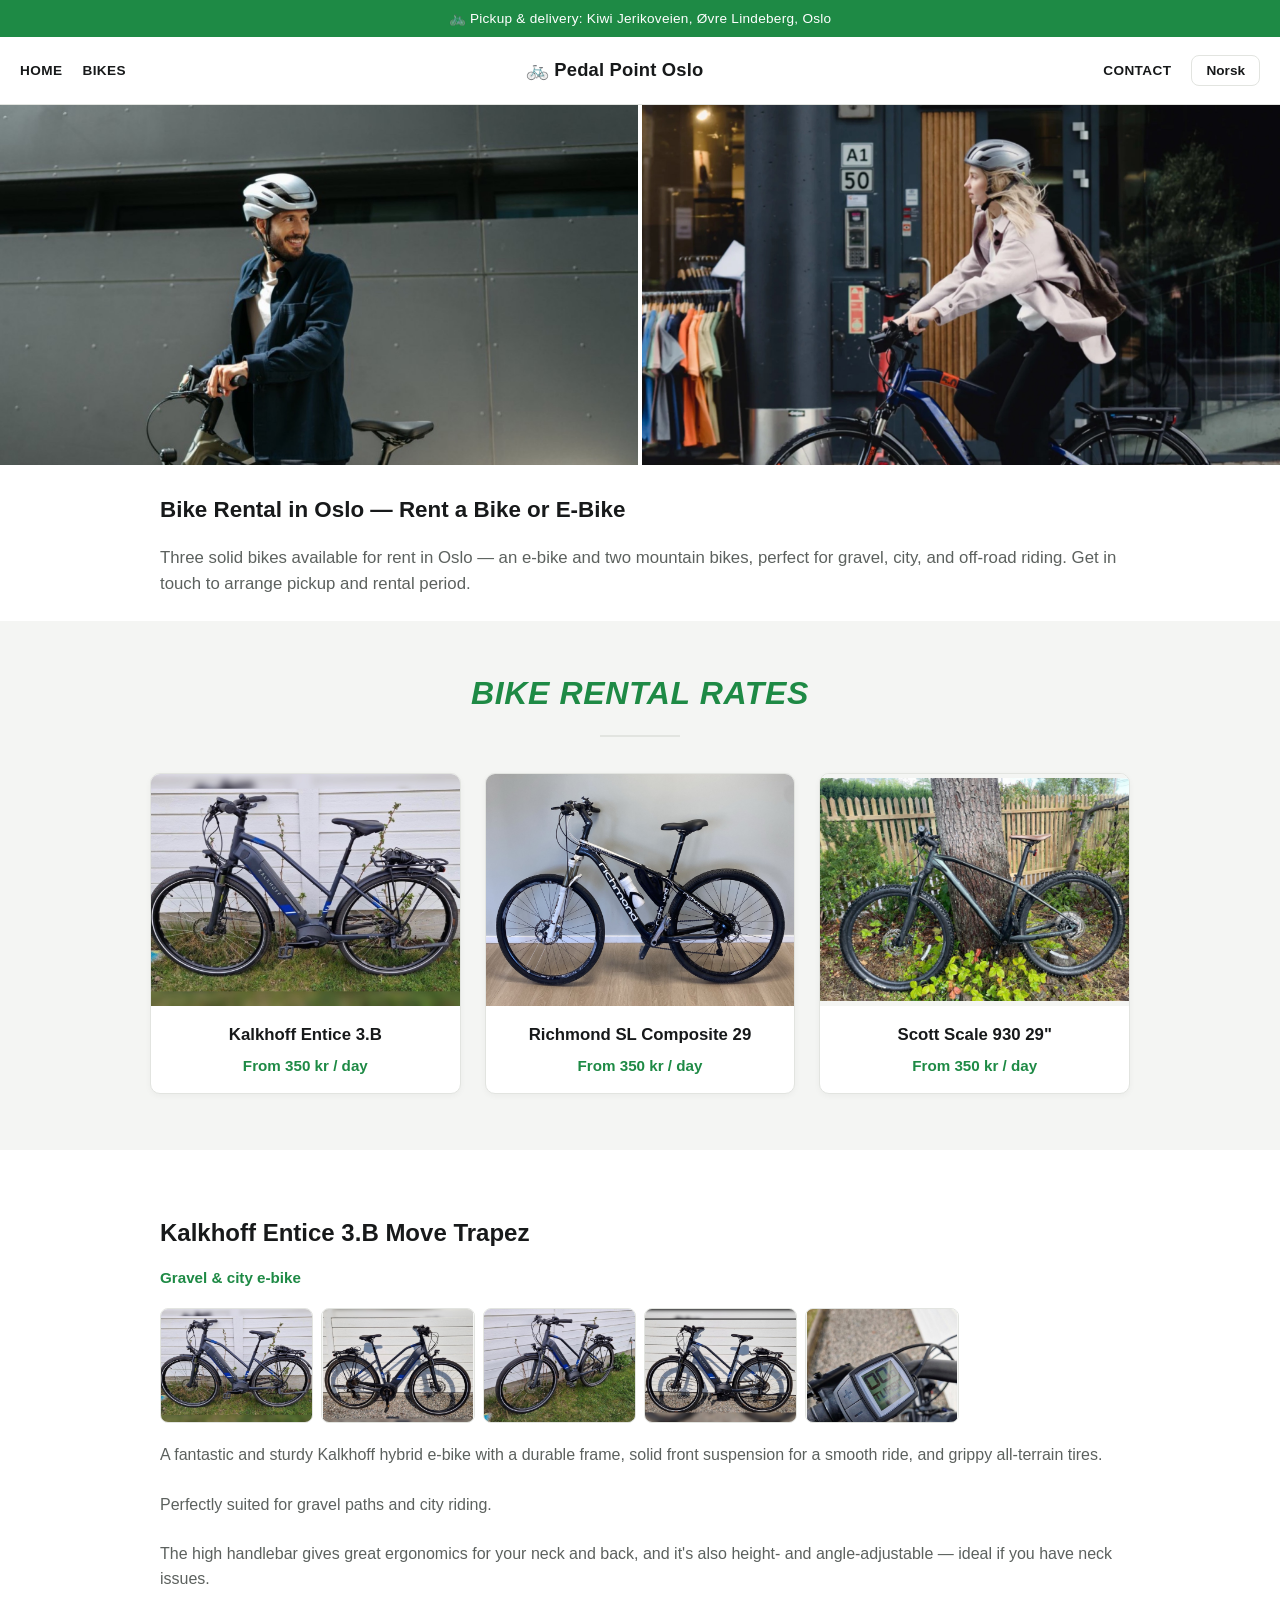
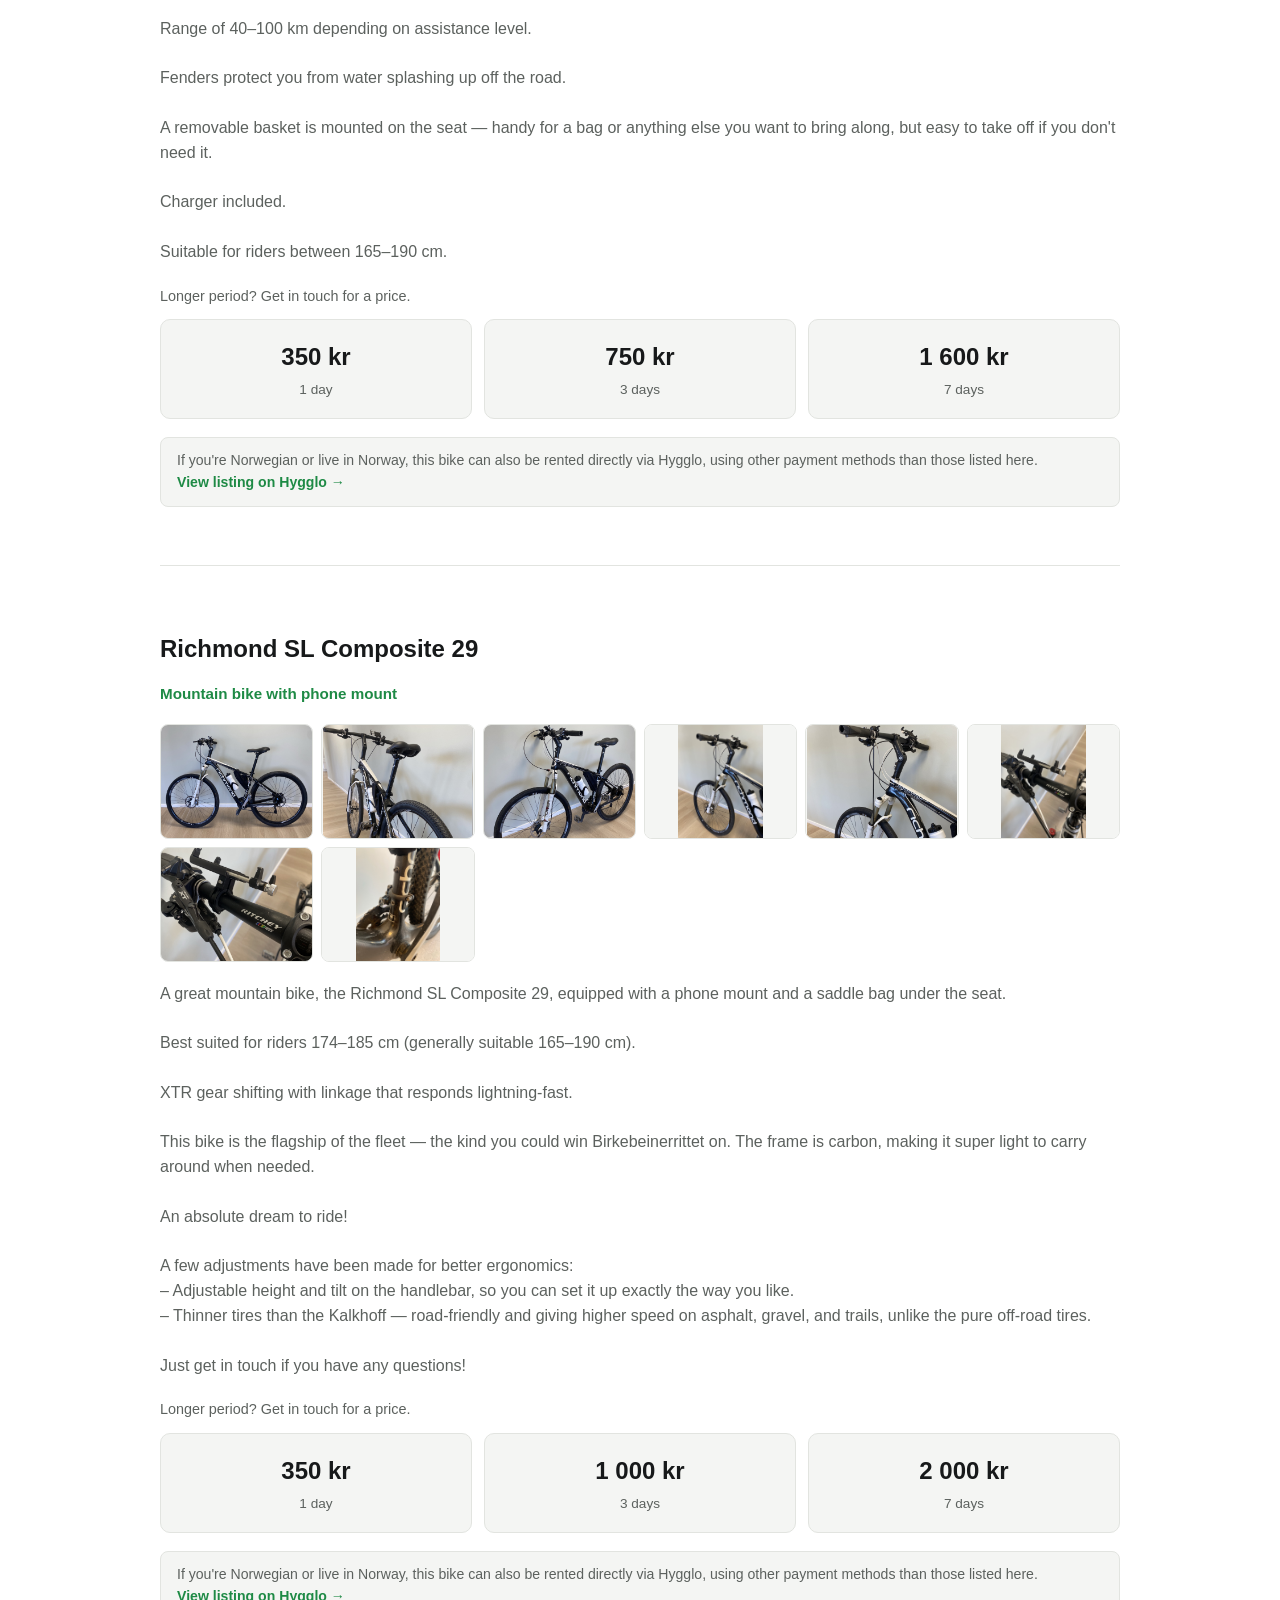
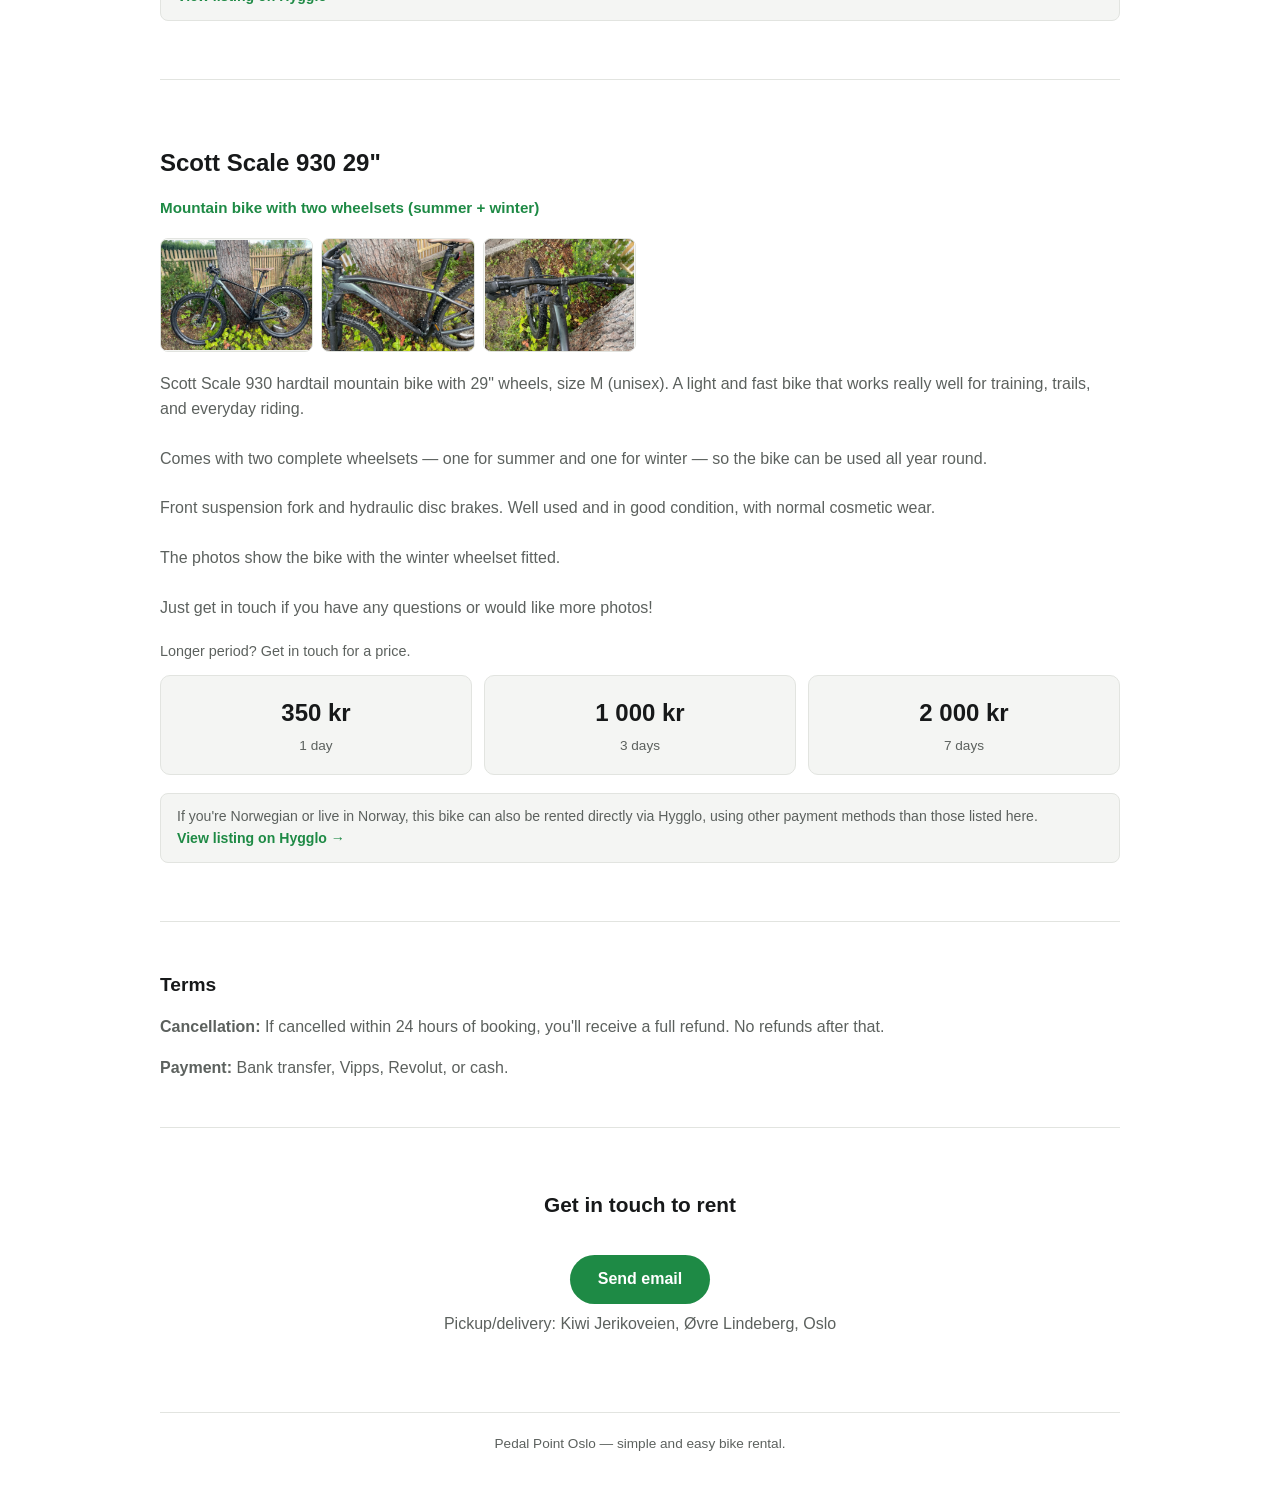
==== index.html @ 84330f1c "Opprett samlet prosjekt for sykkelutleie og annonser" ====
<!DOCTYPE html>
<html lang="en">
<head>
<meta charset="UTF-8">
<meta name="viewport" content="width=device-width, initial-scale=1.0">
<title>Bike Rental Oslo – Rent a Bike or E-Bike | Sykkelutleie | Pedal Point Oslo</title>
<meta name="description" content="Rent a bike or e-bike in Oslo from 350 kr/day — Kalkhoff e-bike, Richmond and Scott Scale 930 mountain bikes, with pickup on Lindeberg/Groruddalen. Lei sykkel eller el-sykkel i Oslo fra 350 kr/dag hos Pedal Point Oslo.">
<meta name="keywords" content="bike rental Oslo, rent a bike Oslo, e-bike rental Oslo, mountain bike rental Oslo, Scott Scale 930 rental, sykkelutleie Oslo, leie sykkel Oslo, el-sykkel utleie Oslo, terrengsykkel utleie, sykkelutleie Groruddalen, sykkelutleie Lindeberg">
<link rel="canonical" href="https://bikerentaloslo.no/">

<meta property="og:type" content="business.business">
<meta property="og:title" content="Bike Rental Oslo – Pedal Point Oslo">
<meta property="og:description" content="Rent a bike or e-bike in Oslo from 350 kr/day. Kalkhoff e-bike, Richmond &amp; Scott Scale 930 mountain bikes, with pickup on Lindeberg/Groruddalen. / Sykkelutleie i Oslo.">
<meta property="og:image" content="https://bikerentaloslo.no/images/kalkhoff-1.jpg">
<meta property="og:url" content="https://bikerentaloslo.no/">
<meta property="og:locale" content="en_US">
<meta property="og:locale:alternate" content="nb_NO">
<meta name="twitter:card" content="summary_large_image">

<script type="application/ld+json">
{
  "@context": "https://schema.org",
  "@type": "SportingGoodsStore",
  "name": "Pedal Point Oslo",
  "url": "https://bikerentaloslo.no/",
  "image": "https://bikerentaloslo.no/images/kalkhoff-1.jpg",
  "email": "stav.li@hotmail.com",
  "description": "Bike rental in Oslo. Rent an e-bike (Kalkhoff Entice 3.B) or a mountain bike (Richmond SL Composite 29 or Scott Scale 930 29\") from 350 kr/day. Sykkelutleie i Oslo.",
  "priceRange": "350-2000 NOK",
  "address": {
    "@type": "PostalAddress",
    "streetAddress": "Jerikoveien (Kiwi), Øvre Lindeberg",
    "addressLocality": "Oslo",
    "addressCountry": "NO"
  },
  "areaServed": {
    "@type": "City",
    "name": "Oslo"
  },
  "makesOffer": [
    {
      "@type": "Offer",
      "name": "Kalkhoff Entice 3.B Move Trapez - el-sykkel utleie",
      "priceCurrency": "NOK",
      "price": "350",
      "url": "https://bikerentaloslo.no/#kalkhoff"
    },
    {
      "@type": "Offer",
      "name": "Richmond SL Composite 29 - terrengsykkel utleie",
      "priceCurrency": "NOK",
      "price": "350",
      "url": "https://bikerentaloslo.no/#richmond"
    },
    {
      "@type": "Offer",
      "name": "Scott Scale 930 29\" - terrengsykkel utleie",
      "priceCurrency": "NOK",
      "price": "350",
      "url": "https://bikerentaloslo.no/#scott"
    }
  ]
}
</script>

<link rel="stylesheet" href="style.css">
</head>
<body>

<div class="promo-bar">
  <span data-lang="no">🚲 Henting &amp; levering: Kiwi Jerikoveien, Øvre Lindeberg</span>
  <span data-lang="en">🚲 Pickup &amp; delivery: Kiwi Jerikoveien, Øvre Lindeberg, Oslo</span>
</div>

<header>
  <div class="nav-group">
    <a href="#top" data-lang="no">Hjem</a>
    <a href="#top" data-lang="en">Home</a>
    <a href="#bikes" data-lang="no">Sykler</a>
    <a href="#bikes" data-lang="en">Bikes</a>
  </div>
  <div class="brand" id="top">🚲 Pedal Point Oslo</div>
  <div class="nav-group">
    <a href="#contact" data-lang="no">Kontakt</a>
    <a href="#contact" data-lang="en">Contact</a>
    <button id="lang-toggle">English</button>
  </div>
</header>

<div class="hero">
  <img src="images/lifestyle-4.jpg" alt="Sykkelutleie Oslo - mann med el-sykkel">
  <img src="images/lifestyle-2.jpg" alt="Sykkelutleie Oslo - kvinne som sykler i byen">
</div>

<div class="wrap">

  <section class="intro">
    <h1>
      <span data-lang="no">Sykkelutleie i Oslo — lei sykkel eller el-sykkel</span>
      <span data-lang="en">Bike Rental in Oslo — Rent a Bike or E-Bike</span>
    </h1>
    <p data-lang="no">Tre solide sykler til leie i Oslo — en el-sykkel og to terrengsykler, perfekt for grus, by og terreng. Ta kontakt for å avtale henting og leieperiode.</p>
    <p data-lang="en">Three solid bikes available for rent in Oslo — an e-bike and two mountain bikes, perfect for gravel, city, and off-road riding. Get in touch to arrange pickup and rental period.</p>
  </section>

</div>

<section class="rates">
  <h2>
    <span data-lang="no">Priser for sykkelutleie</span>
    <span data-lang="en">Bike Rental Rates</span>
  </h2>
  <div class="divider"></div>
  <div class="rate-cards">
    <a class="rate-card" href="#kalkhoff">
      <img src="images/kalkhoff-1.jpg" alt="Kalkhoff Entice 3.B el-sykkel til leie i Oslo">
      <div class="rate-card-body">
        <h3>Kalkhoff Entice 3.B</h3>
        <div class="from-price">
          <span data-lang="no">Fra 350 kr / dag</span>
          <span data-lang="en">From 350 kr / day</span>
        </div>
      </div>
    </a>
    <a class="rate-card" href="#richmond">
      <img src="images/richmond-1.jpg" alt="Richmond SL Composite 29 terrengsykkel til leie i Oslo">
      <div class="rate-card-body">
        <h3>Richmond SL Composite 29</h3>
        <div class="from-price">
          <span data-lang="no">Fra 350 kr / dag</span>
          <span data-lang="en">From 350 kr / day</span>
        </div>
      </div>
    </a>
    <a class="rate-card" href="#scott">
      <img src="images/scott-1.jpg" alt="Scott Scale 930 terrengsykkel til leie i Oslo">
      <div class="rate-card-body">
        <h3>Scott Scale 930 29"</h3>
        <div class="from-price">
          <span data-lang="no">Fra 350 kr / dag</span>
          <span data-lang="en">From 350 kr / day</span>
        </div>
      </div>
    </a>
  </div>
</section>

<div class="wrap" id="bikes">

  <!-- KALKHOFF -->
  <section class="bike" id="kalkhoff">
    <h2>Kalkhoff Entice 3.B Move Trapez</h2>
    <p class="subtitle">
      <span data-lang="no">Grus- og bysykkel (elsykkel)</span>
      <span data-lang="en">Gravel &amp; city e-bike</span>
    </p>

    <div class="gallery">
      <a href="images/kalkhoff-1.jpg" target="_blank"><img src="images/kalkhoff-1.jpg" alt="Kalkhoff Entice 3.B el-sykkel til leie i Oslo" loading="lazy"></a>
      <a href="images/kalkhoff-2.jpg" target="_blank"><img src="images/kalkhoff-2.jpg" alt="Kalkhoff Entice 3.B el-sykkel til leie i Oslo" loading="lazy"></a>
      <a href="images/kalkhoff-3.jpg" target="_blank"><img src="images/kalkhoff-3.jpg" alt="Kalkhoff Entice 3.B el-sykkel til leie i Oslo" loading="lazy"></a>
      <a href="images/kalkhoff-4.jpg" target="_blank"><img src="images/kalkhoff-4.jpg" alt="Kalkhoff Entice 3.B el-sykkel til leie i Oslo" loading="lazy"></a>
      <a href="images/kalkhoff-5.jpg" target="_blank"><img src="images/kalkhoff-5.jpg" alt="Kalkhoff Entice 3.B el-sykkel til leie i Oslo" loading="lazy"></a>
    </div>

    <p class="bike-desc" data-lang="no">Utrolig fin og solid Kalkhoff terrengsykkel med en slitesterk ramme og solide fremre dempere som gir god demping, samt terrenggode dekk.

En sykkel som er perfekt egnet til grus- og bysykling.

Høyt styre gir god ergonomi for nakke og rygg, og styret er i tillegg høyde- og vinkeljusterbart — perfekt for deg som har nakkeutfordringer.

Rekkevidde på 40–100 km avhengig av assistansenivå.

Skjermbeskyttere hindrer vannsprut fra veien.

Avtakbar kurv festet på setet — praktisk for sekk eller annet du vil ha med, men lett å ta av om du ikke ønsker den.

Lader følger med.

Passer for deg mellom 165–190 cm.</p>

    <p class="bike-desc" data-lang="en">A fantastic and sturdy Kalkhoff hybrid e-bike with a durable frame, solid front suspension for a smooth ride, and grippy all-terrain tires.

Perfectly suited for gravel paths and city riding.

The high handlebar gives great ergonomics for your neck and back, and it's also height- and angle-adjustable — ideal if you have neck issues.

Range of 40–100 km depending on assistance level.

Fenders protect you from water splashing up off the road.

A removable basket is mounted on the seat — handy for a bag or anything else you want to bring along, but easy to take off if you don't need it.

Charger included.

Suitable for riders between 165–190 cm.</p>

    <p class="price-note">
      <span data-lang="no">Lengre periode? Ta kontakt for pris.</span>
      <span data-lang="en">Longer period? Get in touch for a price.</span>
    </p>

    <div class="price-cards">
      <div class="price-card">
        <div class="amount">350 kr</div>
        <div class="period"><span data-lang="no">1 dag</span><span data-lang="en">1 day</span></div>
      </div>
      <div class="price-card">
        <div class="amount">750 kr</div>
        <div class="period"><span data-lang="no">3 dager</span><span data-lang="en">3 days</span></div>
      </div>
      <div class="price-card">
        <div class="amount">1 600 kr</div>
        <div class="period"><span data-lang="no">7 dager</span><span data-lang="en">7 days</span></div>
      </div>
    </div>

    <p class="hygglo-note">
      <span data-lang="no">For deg som er norsk eller bosatt i Norge: denne sykkelen kan også leies direkte via Hygglo, med andre betalingsmåter enn de som er oppgitt her. <a href="https://www.hygglo.no/i/43e-scott-aspect-e-ride" target="_blank" rel="noopener">Se annonsen på Hygglo →</a></span>
      <span data-lang="en">If you're Norwegian or live in Norway, this bike can also be rented directly via Hygglo, using other payment methods than those listed here. <a href="https://www.hygglo.no/i/43e-scott-aspect-e-ride" target="_blank" rel="noopener">View listing on Hygglo →</a></span>
    </p>
  </section>

  <!-- RICHMOND -->
  <section class="bike" id="richmond">
    <h2>Richmond SL Composite 29</h2>
    <p class="subtitle">
      <span data-lang="no">Terrengsykkel med mobilholder</span>
      <span data-lang="en">Mountain bike with phone mount</span>
    </p>

    <div class="gallery">
      <a href="images/richmond-1.jpg" target="_blank"><img src="images/richmond-1.jpg" alt="Richmond SL Composite 29 terrengsykkel til leie i Oslo" loading="lazy"></a>
      <a href="images/richmond-2.jpg" target="_blank"><img src="images/richmond-2.jpg" alt="Richmond SL Composite 29 terrengsykkel til leie i Oslo" loading="lazy"></a>
      <a href="images/richmond-3.jpg" target="_blank"><img src="images/richmond-3.jpg" alt="Richmond SL Composite 29 terrengsykkel til leie i Oslo" loading="lazy"></a>
      <a href="images/richmond-4.jpg" target="_blank"><img src="images/richmond-4.jpg" alt="Richmond SL Composite 29 terrengsykkel til leie i Oslo" loading="lazy"></a>
      <a href="images/richmond-5.jpg" target="_blank"><img src="images/richmond-5.jpg" alt="Richmond SL Composite 29 terrengsykkel til leie i Oslo" loading="lazy"></a>
      <a href="images/richmond-6.jpg" target="_blank"><img src="images/richmond-6.jpg" alt="Richmond SL Composite 29 terrengsykkel til leie i Oslo" loading="lazy"></a>
      <a href="images/richmond-7.jpg" target="_blank"><img src="images/richmond-7.jpg" alt="Richmond SL Composite 29 terrengsykkel til leie i Oslo" loading="lazy"></a>
      <a href="images/richmond-8.jpg" target="_blank"><img src="images/richmond-8.jpg" alt="Richmond SL Composite 29 terrengsykkel til leie i Oslo" loading="lazy"></a>
    </div>

    <p class="bike-desc" data-lang="no">Flott terrengsykkel, Richmond SL Composite 29, utstyrt med mobilholder og setebag under setet.

Passer best for deg mellom 174–185 cm (generelt egnet 165–190 cm).

XTR girskifting med ledd som responderer kjempekjapt.

Sykkelen er flaggskipet i utvalget, og er av typen man kan vinne Birken på. Rammen er i karbon, som gjør sykkelen superlett å bære når det trengs.

En drøm å sykle på!

Det er gjort noen justeringer for bedre ergonomi:
– Justerbar høyde og tilting på styret, slik at du kan tilpasse det akkurat som du vil.
– Tynnere dekk enn på Kalkhoff-en — asfaltvennlige og gir høyere fart på både asfalt, grus og stier, i motsetning til de rene terrengdekkene.

Bare ta kontakt dersom du lurer på noe!</p>

    <p class="bike-desc" data-lang="en">A great mountain bike, the Richmond SL Composite 29, equipped with a phone mount and a saddle bag under the seat.

Best suited for riders 174–185 cm (generally suitable 165–190 cm).

XTR gear shifting with linkage that responds lightning-fast.

This bike is the flagship of the fleet — the kind you could win Birkebeinerrittet on. The frame is carbon, making it super light to carry around when needed.

An absolute dream to ride!

A few adjustments have been made for better ergonomics:
– Adjustable height and tilt on the handlebar, so you can set it up exactly the way you like.
– Thinner tires than the Kalkhoff — road-friendly and giving higher speed on asphalt, gravel, and trails, unlike the pure off-road tires.

Just get in touch if you have any questions!</p>

    <p class="price-note">
      <span data-lang="no">Lengre periode? Ta kontakt for pris.</span>
      <span data-lang="en">Longer period? Get in touch for a price.</span>
    </p>

    <div class="price-cards">
      <div class="price-card">
        <div class="amount">350 kr</div>
        <div class="period"><span data-lang="no">1 dag</span><span data-lang="en">1 day</span></div>
      </div>
      <div class="price-card">
        <div class="amount">1 000 kr</div>
        <div class="period"><span data-lang="no">3 dager</span><span data-lang="en">3 days</span></div>
      </div>
      <div class="price-card">
        <div class="amount">2 000 kr</div>
        <div class="period"><span data-lang="no">7 dager</span><span data-lang="en">7 days</span></div>
      </div>
    </div>

    <p class="hygglo-note">
      <span data-lang="no">For deg som er norsk eller bosatt i Norge: denne sykkelen kan også leies direkte via Hygglo, med andre betalingsmåter enn de som er oppgitt her. <a href="https://www.hygglo.no/i/2f9-richmond-terrengsykkel-med-mobilholder" target="_blank" rel="noopener">Se annonsen på Hygglo →</a></span>
      <span data-lang="en">If you're Norwegian or live in Norway, this bike can also be rented directly via Hygglo, using other payment methods than those listed here. <a href="https://www.hygglo.no/i/2f9-richmond-terrengsykkel-med-mobilholder" target="_blank" rel="noopener">View listing on Hygglo →</a></span>
    </p>
  </section>

  <!-- SCOTT -->
  <section class="bike" id="scott">
    <h2>Scott Scale 930 29"</h2>
    <p class="subtitle">
      <span data-lang="no">Terrengsykkel med to hjulsett (sommer + vinter)</span>
      <span data-lang="en">Mountain bike with two wheelsets (summer + winter)</span>
    </p>

    <div class="gallery">
      <a href="images/scott-1.jpg" target="_blank"><img src="images/scott-1.jpg" alt="Scott Scale 930 terrengsykkel til leie i Oslo" loading="lazy"></a>
      <a href="images/scott-2.jpg" target="_blank"><img src="images/scott-2.jpg" alt="Scott Scale 930 terrengsykkel ramme og gir - til leie i Oslo" loading="lazy"></a>
      <a href="images/scott-3.jpg" target="_blank"><img src="images/scott-3.jpg" alt="Scott Scale 930 terrengsykkel styre og cockpit - til leie i Oslo" loading="lazy"></a>
    </div>

    <p class="bike-desc" data-lang="no">Scott Scale 930 hardtail terrengsykkel med 29" hjul, størrelse M (unisex). Lett og rask sykkel som fungerer veldig godt til trening, sti og vanlig sykling.

Følger med to komplette hjulsett — ett for sommer og ett for vinter — slik at sykkelen kan brukes gjennom hele året.

Dempegaffel foran og hydrauliske skivebremser. Pent brukt og i god stand, med normale kosmetiske bruksspor.

Bildene viser sykkelen med vinterhjulsettet montert.

Ta gjerne kontakt dersom du lurer på noe eller ønsker flere bilder!</p>

    <p class="bike-desc" data-lang="en">Scott Scale 930 hardtail mountain bike with 29" wheels, size M (unisex). A light and fast bike that works really well for training, trails, and everyday riding.

Comes with two complete wheelsets — one for summer and one for winter — so the bike can be used all year round.

Front suspension fork and hydraulic disc brakes. Well used and in good condition, with normal cosmetic wear.

The photos show the bike with the winter wheelset fitted.

Just get in touch if you have any questions or would like more photos!</p>

    <p class="price-note">
      <span data-lang="no">Lengre periode? Ta kontakt for pris.</span>
      <span data-lang="en">Longer period? Get in touch for a price.</span>
    </p>

    <div class="price-cards">
      <div class="price-card">
        <div class="amount">350 kr</div>
        <div class="period"><span data-lang="no">1 dag</span><span data-lang="en">1 day</span></div>
      </div>
      <div class="price-card">
        <div class="amount">1 000 kr</div>
        <div class="period"><span data-lang="no">3 dager</span><span data-lang="en">3 days</span></div>
      </div>
      <div class="price-card">
        <div class="amount">2 000 kr</div>
        <div class="period"><span data-lang="no">7 dager</span><span data-lang="en">7 days</span></div>
      </div>
    </div>

    <p class="hygglo-note">
      <span data-lang="no">For deg som er norsk eller bosatt i Norge: denne sykkelen kan også leies direkte via Hygglo, med andre betalingsmåter enn de som er oppgitt her. <a href="https://www.hygglo.no/i/6a6-scott-scale-930-29-terrengsykkel-str-m-til-leie-2-hjulsett" target="_blank" rel="noopener">Se annonsen på Hygglo →</a></span>
      <span data-lang="en">If you're Norwegian or live in Norway, this bike can also be rented directly via Hygglo, using other payment methods than those listed here. <a href="https://www.hygglo.no/i/6a6-scott-scale-930-29-terrengsykkel-str-m-til-leie-2-hjulsett" target="_blank" rel="noopener">View listing on Hygglo →</a></span>
    </p>
  </section>

  <section class="terms">
    <h2><span data-lang="no">Vilkår</span><span data-lang="en">Terms</span></h2>
    <p data-lang="no"><strong>Kansellering:</strong> Ved kansellering innen 24 timer fra bestilling refunderes beløpet i sin helhet. Etter dette gis ingen refusjon.</p>
    <p data-lang="en"><strong>Cancellation:</strong> If cancelled within 24 hours of booking, you'll receive a full refund. No refunds after that.</p>
    <p data-lang="no"><strong>Betaling:</strong> Bankoverføring, Vipps, Revolut eller kontant.</p>
    <p data-lang="en"><strong>Payment:</strong> Bank transfer, Vipps, Revolut, or cash.</p>
  </section>

  <section class="contact" id="contact">
    <h2><span data-lang="no">Ta kontakt for å leie</span><span data-lang="en">Get in touch to rent</span></h2>
    <a class="contact-btn" href="mailto:stav.li@hotmail.com">
      <span data-lang="no">Send e-post</span>
      <span data-lang="en">Send email</span>
    </a>
    <p class="delivery">
      <span data-lang="no">Henting/levering: Kiwi Jerikoveien, Øvre Lindeberg</span>
      <span data-lang="en">Pickup/delivery: Kiwi Jerikoveien, Øvre Lindeberg, Oslo</span>
    </p>
  </section>

  <footer>
    <span data-lang="no">Pedal Point Oslo — enkel og grei sykkelleie.</span>
    <span data-lang="en">Pedal Point Oslo — simple and easy bike rental.</span>
  </footer>

</div>

<script src="script.js"></script>
</body>
</html>
---- style.css ----
:root {
  --bg: #ffffff;
  --bg-section: #f4f5f3;
  --bg-card: #ffffff;
  --border: #e2e4e0;
  --text: #17191a;
  --text-dim: #5c615e;
  --accent: #1e8a45;
  --accent-dark: #166636;
}

* {
  box-sizing: border-box;
}

body {
  margin: 0;
  font-family: -apple-system, BlinkMacSystemFont, "Segoe UI", Roboto, sans-serif;
  background: var(--bg);
  color: var(--text);
  line-height: 1.55;
}

.wrap {
  max-width: 1000px;
  margin: 0 auto;
  padding: 0 20px;
}

/* Promo banner */
.promo-bar {
  background: var(--accent);
  color: #fff;
  text-align: center;
  font-size: 0.85rem;
  padding: 8px 12px;
  letter-spacing: 0.02em;
}

/* Header */
header {
  display: flex;
  align-items: center;
  justify-content: space-between;
  flex-wrap: wrap;
  gap: 12px;
  padding: 18px 20px;
  border-bottom: 1px solid var(--border);
}

.nav-group {
  display: flex;
  align-items: center;
  gap: 20px;
}

.nav-group a {
  color: var(--text);
  text-decoration: none;
  font-size: 0.85rem;
  font-weight: 600;
  letter-spacing: 0.03em;
  text-transform: uppercase;
}

.nav-group a:hover {
  color: var(--accent);
}

.brand {
  font-size: 1.15rem;
  font-weight: 800;
  text-align: center;
  letter-spacing: 0.01em;
}

#lang-toggle {
  background: #fff;
  border: 1px solid var(--border);
  color: var(--text);
  padding: 7px 14px;
  border-radius: 8px;
  cursor: pointer;
  font-size: 0.85rem;
  font-weight: 600;
}

#lang-toggle:hover {
  border-color: var(--accent);
  color: var(--accent);
}

/* Hero */
.hero {
  display: grid;
  grid-template-columns: 1fr 1fr;
  gap: 4px;
  height: 360px;
  overflow: hidden;
}

.hero img {
  width: 100%;
  height: 100%;
  object-fit: contain;
  background: var(--bg-section);
  display: block;
}

.intro {
  padding: 28px 0 8px;
}

.intro h1 {
  font-size: 1.4rem;
  margin: 0 0 10px;
}

.intro p {
  color: var(--text-dim);
  font-size: 1.05rem;
}

/* Rates preview section */
.rates {
  background: var(--bg-section);
  padding: 48px 0 56px;
  text-align: center;
}

.rates h2 {
  color: var(--accent);
  font-size: 2rem;
  font-style: italic;
  font-weight: 800;
  text-transform: uppercase;
  letter-spacing: 0.02em;
  margin: 0 0 16px;
}

.rates .divider {
  width: 80px;
  height: 2px;
  background: var(--border);
  margin: 0 auto 36px;
}

.rate-cards {
  display: grid;
  grid-template-columns: repeat(3, minmax(0, 1fr));
  gap: 24px;
  max-width: 980px;
  margin: 0 auto;
}

.rate-card {
  display: block;
  background: #fff;
  border: 1px solid var(--border);
  border-radius: 10px;
  overflow: hidden;
  text-decoration: none;
  color: var(--text);
  box-shadow: 0 2px 6px rgba(0,0,0,0.04);
  transition: transform 0.15s ease, box-shadow 0.15s ease;
}

.rate-card:hover {
  transform: translateY(-3px);
  box-shadow: 0 8px 18px rgba(0,0,0,0.08);
}

.rate-card img {
  width: 100%;
  aspect-ratio: 4 / 3;
  object-fit: contain;
  background: var(--bg-section);
  display: block;
}

.rate-card .rate-card-body {
  padding: 16px;
}

.rate-card .rate-card-body h3 {
  margin: 0 0 6px;
  font-size: 1.05rem;
}

.rate-card .from-price {
  color: var(--accent);
  font-weight: 700;
  font-size: 0.95rem;
}

/* Bike detail sections */
.bike {
  padding: 44px 0;
  border-bottom: 1px solid var(--border);
}

.bike h2 {
  font-size: 1.5rem;
  margin-bottom: 4px;
}

.bike .subtitle {
  color: var(--accent);
  font-weight: 600;
  font-size: 0.95rem;
  margin-bottom: 18px;
}

.gallery {
  display: grid;
  grid-template-columns: repeat(auto-fill, minmax(140px, 1fr));
  gap: 8px;
  margin-bottom: 20px;
}

.gallery a {
  display: block;
  aspect-ratio: 4 / 3;
  overflow: hidden;
  border-radius: 8px;
  border: 1px solid var(--border);
}

.gallery img {
  width: 100%;
  height: 100%;
  object-fit: contain;
  background: var(--bg-section);
  display: block;
}

.bike-desc {
  white-space: pre-line;
  color: var(--text-dim);
  margin-bottom: 20px;
}

.price-note {
  font-size: 0.9rem;
  color: var(--text-dim);
  margin-bottom: 12px;
}

.price-cards {
  display: grid;
  grid-template-columns: repeat(3, 1fr);
  gap: 12px;
}

.price-card {
  background: var(--bg-section);
  border: 1px solid var(--border);
  border-radius: 10px;
  padding: 18px 8px;
  text-align: center;
}

.price-card .amount {
  font-size: 1.5rem;
  font-weight: 700;
}

.price-card .period {
  color: var(--text-dim);
  font-size: 0.85rem;
  margin-top: 4px;
}

.hygglo-note {
  margin-top: 18px;
  padding: 12px 16px;
  background: var(--bg-section);
  border: 1px solid var(--border);
  border-radius: 8px;
  font-size: 0.88rem;
  color: var(--text-dim);
}

.hygglo-note a {
  color: var(--accent);
  font-weight: 600;
  text-decoration: none;
  white-space: nowrap;
}

.hygglo-note a:hover {
  text-decoration: underline;
}

.terms {
  padding: 32px 0;
  border-bottom: 1px solid var(--border);
  color: var(--text-dim);
}

.terms h2 {
  color: var(--text);
  font-size: 1.2rem;
}

.terms p {
  margin-bottom: 14px;
}

.contact {
  padding: 44px 0 60px;
  text-align: center;
}

.contact h2 {
  font-size: 1.3rem;
}

.contact .delivery {
  color: var(--text-dim);
  margin-top: 8px;
}

.contact-btn {
  display: inline-block;
  margin-top: 16px;
  background: var(--accent);
  color: #fff;
  font-weight: 700;
  padding: 12px 28px;
  border-radius: 999px;
  text-decoration: none;
}

.contact-btn:hover {
  background: var(--accent-dark);
}

footer {
  text-align: center;
  color: var(--text-dim);
  font-size: 0.85rem;
  padding: 20px 0 40px;
  border-top: 1px solid var(--border);
}

[data-lang] {
  display: none;
}

html[lang="no"] [data-lang="no"],
html[lang="en"] [data-lang="en"] {
  display: revert;
}

html[lang="no"] span[data-lang="no"],
html[lang="en"] span[data-lang="en"] {
  display: inline;
}

@media (max-width: 600px) {
  .hero {
    height: 220px;
  }
  .nav-group {
    gap: 12px;
  }
  .nav-group a {
    font-size: 0.75rem;
  }
  .rates h2 {
    font-size: 1.4rem;
  }
  .rate-cards {
    grid-template-columns: 1fr;
  }
}

@media (max-width: 480px) {
  .price-cards {
    grid-template-columns: 1fr 1fr 1fr;
    gap: 8px;
  }
  .price-card .amount {
    font-size: 1.15rem;
  }
}
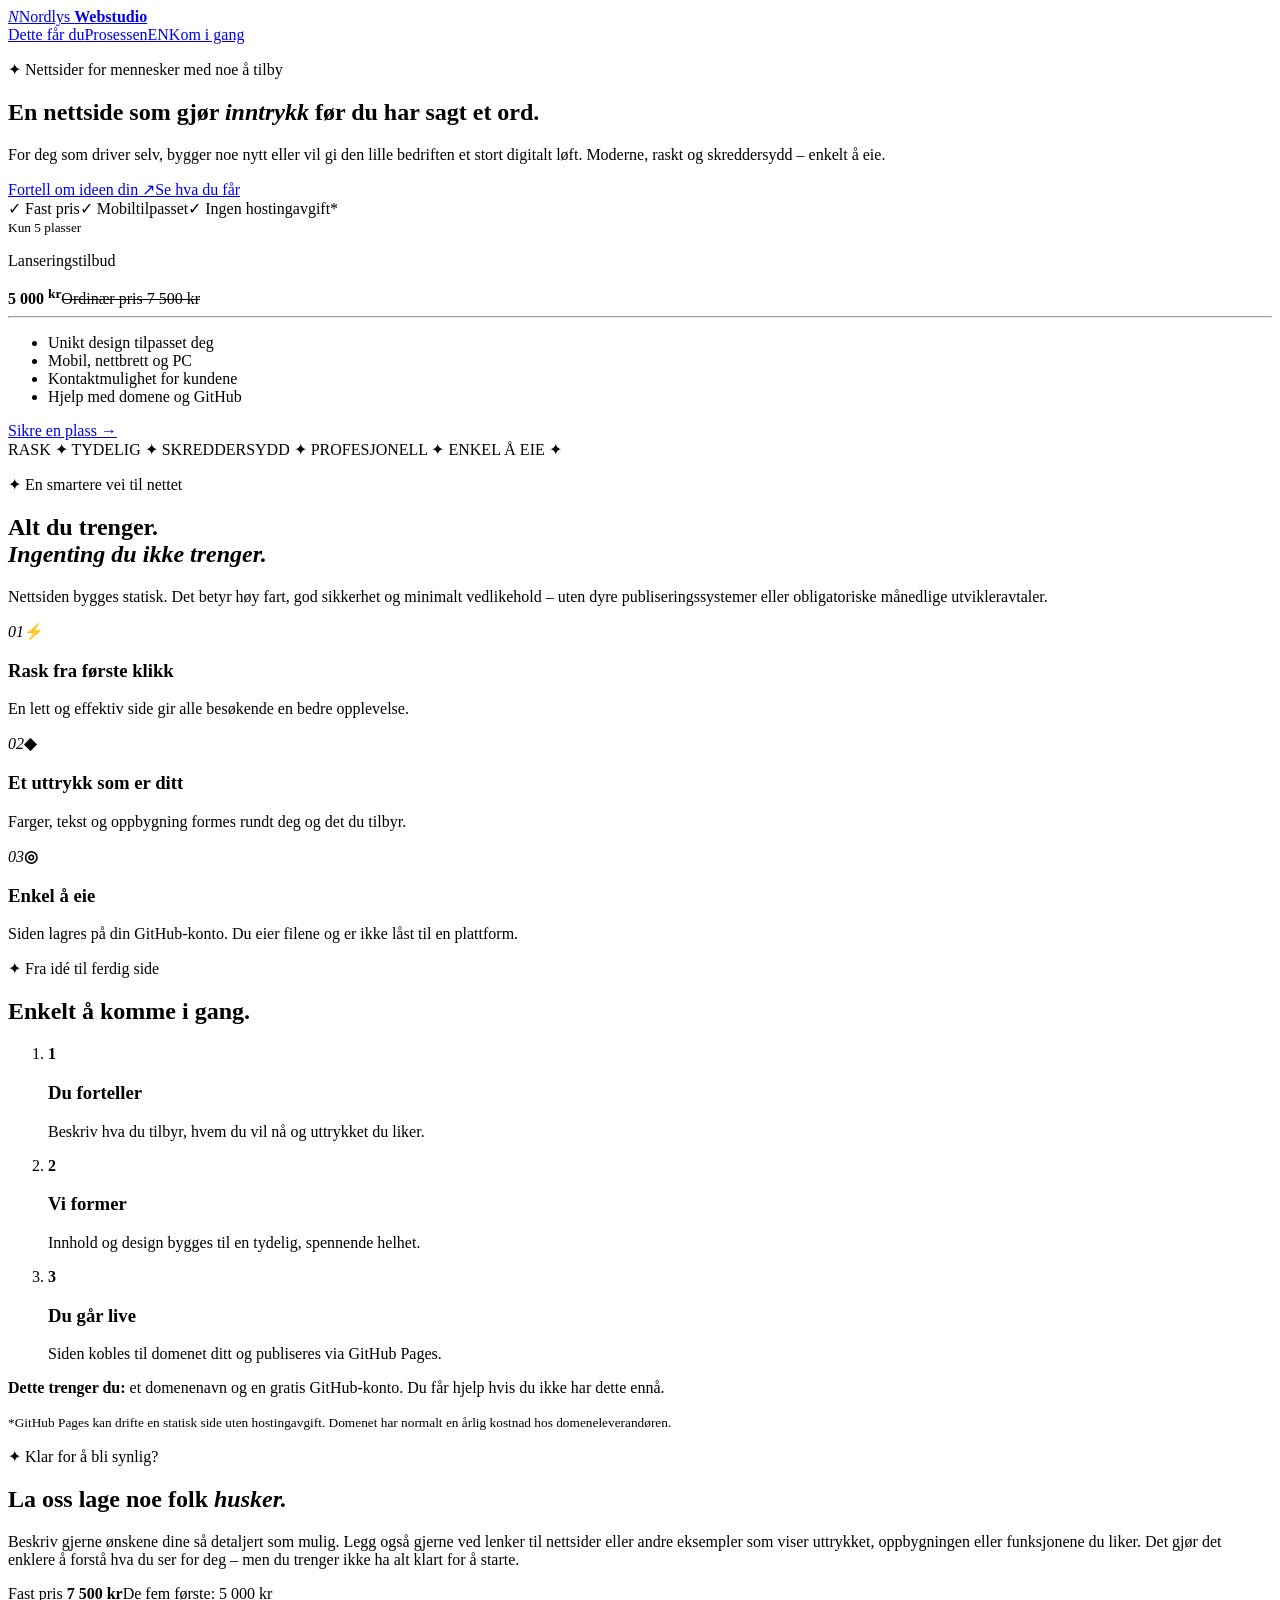
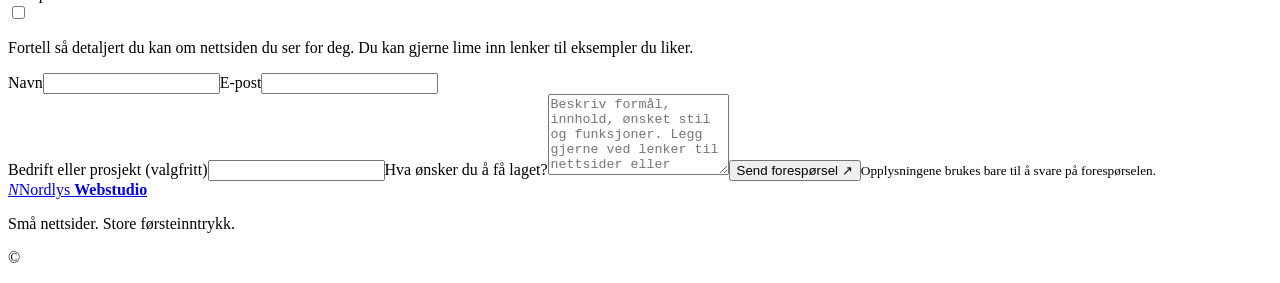
==== commit 4d51e904: "Legg til nordlys-web/index.html som kilde for Nordlys Webstudio" ====
--- a/index.html
+++ b/index.html
@@ -1,390 +1,11 @@
-<!DOCTYPE html>
-<html lang="en">
-<head>
-<meta charset="UTF-8">
-<meta name="viewport" content="width=device-width, initial-scale=1.0">
-<title>Bike Rental Oslo – Rent a Bike or E-Bike | Sykkelutleie | Pedal Point Oslo</title>
-<meta name="description" content="Rent a bike or e-bike in Oslo from 350 kr/day — Kalkhoff e-bike, Richmond and Scott Scale 930 mountain bikes, with pickup on Lindeberg/Groruddalen. Lei sykkel eller el-sykkel i Oslo fra 350 kr/dag hos Pedal Point Oslo.">
-<meta name="keywords" content="bike rental Oslo, rent a bike Oslo, e-bike rental Oslo, mountain bike rental Oslo, Scott Scale 930 rental, sykkelutleie Oslo, leie sykkel Oslo, el-sykkel utleie Oslo, terrengsykkel utleie, sykkelutleie Groruddalen, sykkelutleie Lindeberg">
-<link rel="canonical" href="https://bikerentaloslo.no/">
-
-<meta property="og:type" content="business.business">
-<meta property="og:title" content="Bike Rental Oslo – Pedal Point Oslo">
-<meta property="og:description" content="Rent a bike or e-bike in Oslo from 350 kr/day. Kalkhoff e-bike, Richmond &amp; Scott Scale 930 mountain bikes, with pickup on Lindeberg/Groruddalen. / Sykkelutleie i Oslo.">
-<meta property="og:image" content="https://bikerentaloslo.no/images/kalkhoff-1.jpg">
-<meta property="og:url" content="https://bikerentaloslo.no/">
-<meta property="og:locale" content="en_US">
-<meta property="og:locale:alternate" content="nb_NO">
-<meta name="twitter:card" content="summary_large_image">
-
-<script type="application/ld+json">
-{
-  "@context": "https://schema.org",
-  "@type": "SportingGoodsStore",
-  "name": "Pedal Point Oslo",
-  "url": "https://bikerentaloslo.no/",
-  "image": "https://bikerentaloslo.no/images/kalkhoff-1.jpg",
-  "email": "stav.li@hotmail.com",
-  "description": "Bike rental in Oslo. Rent an e-bike (Kalkhoff Entice 3.B) or a mountain bike (Richmond SL Composite 29 or Scott Scale 930 29\") from 350 kr/day. Sykkelutleie i Oslo.",
-  "priceRange": "350-2000 NOK",
-  "address": {
-    "@type": "PostalAddress",
-    "streetAddress": "Jerikoveien (Kiwi), Øvre Lindeberg",
-    "addressLocality": "Oslo",
-    "addressCountry": "NO"
-  },
-  "areaServed": {
-    "@type": "City",
-    "name": "Oslo"
-  },
-  "makesOffer": [
-    {
-      "@type": "Offer",
-      "name": "Kalkhoff Entice 3.B Move Trapez - el-sykkel utleie",
-      "priceCurrency": "NOK",
-      "price": "350",
-      "url": "https://bikerentaloslo.no/#kalkhoff"
-    },
-    {
-      "@type": "Offer",
-      "name": "Richmond SL Composite 29 - terrengsykkel utleie",
-      "priceCurrency": "NOK",
-      "price": "350",
-      "url": "https://bikerentaloslo.no/#richmond"
-    },
-    {
-      "@type": "Offer",
-      "name": "Scott Scale 930 29\" - terrengsykkel utleie",
-      "priceCurrency": "NOK",
-      "price": "350",
-      "url": "https://bikerentaloslo.no/#scott"
-    }
-  ]
-}
-</script>
-
-<link rel="stylesheet" href="style.css">
-</head>
-<body>
-
-<div class="promo-bar">
-  <span data-lang="no">🚲 Henting &amp; levering: Kiwi Jerikoveien, Øvre Lindeberg</span>
-  <span data-lang="en">🚲 Pickup &amp; delivery: Kiwi Jerikoveien, Øvre Lindeberg, Oslo</span>
-</div>
-
-<header>
-  <div class="nav-group">
-    <a href="#top" data-lang="no">Hjem</a>
-    <a href="#top" data-lang="en">Home</a>
-    <a href="#bikes" data-lang="no">Sykler</a>
-    <a href="#bikes" data-lang="en">Bikes</a>
-  </div>
-  <div class="brand" id="top">🚲 Pedal Point Oslo</div>
-  <div class="nav-group">
-    <a href="#contact" data-lang="no">Kontakt</a>
-    <a href="#contact" data-lang="en">Contact</a>
-    <button id="lang-toggle">English</button>
-  </div>
-</header>
-
-<div class="hero">
-  <img src="images/lifestyle-4.jpg" alt="Sykkelutleie Oslo - mann med el-sykkel">
-  <img src="images/lifestyle-2.jpg" alt="Sykkelutleie Oslo - kvinne som sykler i byen">
-</div>
-
-<div class="wrap">
-
-  <section class="intro">
-    <h1>
-      <span data-lang="no">Sykkelutleie i Oslo — lei sykkel eller el-sykkel</span>
-      <span data-lang="en">Bike Rental in Oslo — Rent a Bike or E-Bike</span>
-    </h1>
-    <p data-lang="no">Tre solide sykler til leie i Oslo — en el-sykkel og to terrengsykler, perfekt for grus, by og terreng. Ta kontakt for å avtale henting og leieperiode.</p>
-    <p data-lang="en">Three solid bikes available for rent in Oslo — an e-bike and two mountain bikes, perfect for gravel, city, and off-road riding. Get in touch to arrange pickup and rental period.</p>
-  </section>
-
-</div>
-
-<section class="rates">
-  <h2>
-    <span data-lang="no">Priser for sykkelutleie</span>
-    <span data-lang="en">Bike Rental Rates</span>
-  </h2>
-  <div class="divider"></div>
-  <div class="rate-cards">
-    <a class="rate-card" href="#kalkhoff">
-      <img src="images/kalkhoff-1.jpg" alt="Kalkhoff Entice 3.B el-sykkel til leie i Oslo">
-      <div class="rate-card-body">
-        <h3>Kalkhoff Entice 3.B</h3>
-        <div class="from-price">
-          <span data-lang="no">Fra 350 kr / dag</span>
-          <span data-lang="en">From 350 kr / day</span>
-        </div>
-      </div>
-    </a>
-    <a class="rate-card" href="#richmond">
-      <img src="images/richmond-1.jpg" alt="Richmond SL Composite 29 terrengsykkel til leie i Oslo">
-      <div class="rate-card-body">
-        <h3>Richmond SL Composite 29</h3>
-        <div class="from-price">
-          <span data-lang="no">Fra 350 kr / dag</span>
-          <span data-lang="en">From 350 kr / day</span>
-        </div>
-      </div>
-    </a>
-    <a class="rate-card" href="#scott">
-      <img src="images/scott-1.jpg" alt="Scott Scale 930 terrengsykkel til leie i Oslo">
-      <div class="rate-card-body">
-        <h3>Scott Scale 930 29"</h3>
-        <div class="from-price">
-          <span data-lang="no">Fra 350 kr / dag</span>
-          <span data-lang="en">From 350 kr / day</span>
-        </div>
-      </div>
-    </a>
-  </div>
-</section>
-
-<div class="wrap" id="bikes">
-
-  <!-- KALKHOFF -->
-  <section class="bike" id="kalkhoff">
-    <h2>Kalkhoff Entice 3.B Move Trapez</h2>
-    <p class="subtitle">
-      <span data-lang="no">Grus- og bysykkel (elsykkel)</span>
-      <span data-lang="en">Gravel &amp; city e-bike</span>
-    </p>
-
-    <div class="gallery">
-      <a href="images/kalkhoff-1.jpg" target="_blank"><img src="images/kalkhoff-1.jpg" alt="Kalkhoff Entice 3.B el-sykkel til leie i Oslo" loading="lazy"></a>
-      <a href="images/kalkhoff-2.jpg" target="_blank"><img src="images/kalkhoff-2.jpg" alt="Kalkhoff Entice 3.B el-sykkel til leie i Oslo" loading="lazy"></a>
-      <a href="images/kalkhoff-3.jpg" target="_blank"><img src="images/kalkhoff-3.jpg" alt="Kalkhoff Entice 3.B el-sykkel til leie i Oslo" loading="lazy"></a>
-      <a href="images/kalkhoff-4.jpg" target="_blank"><img src="images/kalkhoff-4.jpg" alt="Kalkhoff Entice 3.B el-sykkel til leie i Oslo" loading="lazy"></a>
-      <a href="images/kalkhoff-5.jpg" target="_blank"><img src="images/kalkhoff-5.jpg" alt="Kalkhoff Entice 3.B el-sykkel til leie i Oslo" loading="lazy"></a>
-    </div>
-
-    <p class="bike-desc" data-lang="no">Utrolig fin og solid Kalkhoff terrengsykkel med en slitesterk ramme og solide fremre dempere som gir god demping, samt terrenggode dekk.
-
-En sykkel som er perfekt egnet til grus- og bysykling.
-
-Høyt styre gir god ergonomi for nakke og rygg, og styret er i tillegg høyde- og vinkeljusterbart — perfekt for deg som har nakkeutfordringer.
-
-Rekkevidde på 40–100 km avhengig av assistansenivå.
-
-Skjermbeskyttere hindrer vannsprut fra veien.
-
-Avtakbar kurv festet på setet — praktisk for sekk eller annet du vil ha med, men lett å ta av om du ikke ønsker den.
-
-Lader følger med.
-
-Passer for deg mellom 165–190 cm.</p>
-
-    <p class="bike-desc" data-lang="en">A fantastic and sturdy Kalkhoff hybrid e-bike with a durable frame, solid front suspension for a smooth ride, and grippy all-terrain tires.
-
-Perfectly suited for gravel paths and city riding.
-
-The high handlebar gives great ergonomics for your neck and back, and it's also height- and angle-adjustable — ideal if you have neck issues.
-
-Range of 40–100 km depending on assistance level.
-
-Fenders protect you from water splashing up off the road.
-
-A removable basket is mounted on the seat — handy for a bag or anything else you want to bring along, but easy to take off if you don't need it.
-
-Charger included.
-
-Suitable for riders between 165–190 cm.</p>
-
-    <p class="price-note">
-      <span data-lang="no">Lengre periode? Ta kontakt for pris.</span>
-      <span data-lang="en">Longer period? Get in touch for a price.</span>
-    </p>
-
-    <div class="price-cards">
-      <div class="price-card">
-        <div class="amount">350 kr</div>
-        <div class="period"><span data-lang="no">1 dag</span><span data-lang="en">1 day</span></div>
-      </div>
-      <div class="price-card">
-        <div class="amount">750 kr</div>
-        <div class="period"><span data-lang="no">3 dager</span><span data-lang="en">3 days</span></div>
-      </div>
-      <div class="price-card">
-        <div class="amount">1 600 kr</div>
-        <div class="period"><span data-lang="no">7 dager</span><span data-lang="en">7 days</span></div>
-      </div>
-    </div>
-
-    <p class="hygglo-note">
-      <span data-lang="no">For deg som er norsk eller bosatt i Norge: denne sykkelen kan også leies direkte via Hygglo, med andre betalingsmåter enn de som er oppgitt her. <a href="https://www.hygglo.no/i/43e-scott-aspect-e-ride" target="_blank" rel="noopener">Se annonsen på Hygglo →</a></span>
-      <span data-lang="en">If you're Norwegian or live in Norway, this bike can also be rented directly via Hygglo, using other payment methods than those listed here. <a href="https://www.hygglo.no/i/43e-scott-aspect-e-ride" target="_blank" rel="noopener">View listing on Hygglo →</a></span>
-    </p>
-  </section>
-
-  <!-- RICHMOND -->
-  <section class="bike" id="richmond">
-    <h2>Richmond SL Composite 29</h2>
-    <p class="subtitle">
-      <span data-lang="no">Terrengsykkel med mobilholder</span>
-      <span data-lang="en">Mountain bike with phone mount</span>
-    </p>
-
-    <div class="gallery">
-      <a href="images/richmond-1.jpg" target="_blank"><img src="images/richmond-1.jpg" alt="Richmond SL Composite 29 terrengsykkel til leie i Oslo" loading="lazy"></a>
-      <a href="images/richmond-2.jpg" target="_blank"><img src="images/richmond-2.jpg" alt="Richmond SL Composite 29 terrengsykkel til leie i Oslo" loading="lazy"></a>
-      <a href="images/richmond-3.jpg" target="_blank"><img src="images/richmond-3.jpg" alt="Richmond SL Composite 29 terrengsykkel til leie i Oslo" loading="lazy"></a>
-      <a href="images/richmond-4.jpg" target="_blank"><img src="images/richmond-4.jpg" alt="Richmond SL Composite 29 terrengsykkel til leie i Oslo" loading="lazy"></a>
-      <a href="images/richmond-5.jpg" target="_blank"><img src="images/richmond-5.jpg" alt="Richmond SL Composite 29 terrengsykkel til leie i Oslo" loading="lazy"></a>
-      <a href="images/richmond-6.jpg" target="_blank"><img src="images/richmond-6.jpg" alt="Richmond SL Composite 29 terrengsykkel til leie i Oslo" loading="lazy"></a>
-      <a href="images/richmond-7.jpg" target="_blank"><img src="images/richmond-7.jpg" alt="Richmond SL Composite 29 terrengsykkel til leie i Oslo" loading="lazy"></a>
-      <a href="images/richmond-8.jpg" target="_blank"><img src="images/richmond-8.jpg" alt="Richmond SL Composite 29 terrengsykkel til leie i Oslo" loading="lazy"></a>
-    </div>
-
-    <p class="bike-desc" data-lang="no">Flott terrengsykkel, Richmond SL Composite 29, utstyrt med mobilholder og setebag under setet.
-
-Passer best for deg mellom 174–185 cm (generelt egnet 165–190 cm).
-
-XTR girskifting med ledd som responderer kjempekjapt.
-
-Sykkelen er flaggskipet i utvalget, og er av typen man kan vinne Birken på. Rammen er i karbon, som gjør sykkelen superlett å bære når det trengs.
-
-En drøm å sykle på!
-
-Det er gjort noen justeringer for bedre ergonomi:
-– Justerbar høyde og tilting på styret, slik at du kan tilpasse det akkurat som du vil.
-– Tynnere dekk enn på Kalkhoff-en — asfaltvennlige og gir høyere fart på både asfalt, grus og stier, i motsetning til de rene terrengdekkene.
-
-Bare ta kontakt dersom du lurer på noe!</p>
-
-    <p class="bike-desc" data-lang="en">A great mountain bike, the Richmond SL Composite 29, equipped with a phone mount and a saddle bag under the seat.
-
-Best suited for riders 174–185 cm (generally suitable 165–190 cm).
-
-XTR gear shifting with linkage that responds lightning-fast.
-
-This bike is the flagship of the fleet — the kind you could win Birkebeinerrittet on. The frame is carbon, making it super light to carry around when needed.
-
-An absolute dream to ride!
-
-A few adjustments have been made for better ergonomics:
-– Adjustable height and tilt on the handlebar, so you can set it up exactly the way you like.
-– Thinner tires than the Kalkhoff — road-friendly and giving higher speed on asphalt, gravel, and trails, unlike the pure off-road tires.
-
-Just get in touch if you have any questions!</p>
-
-    <p class="price-note">
-      <span data-lang="no">Lengre periode? Ta kontakt for pris.</span>
-      <span data-lang="en">Longer period? Get in touch for a price.</span>
-    </p>
-
-    <div class="price-cards">
-      <div class="price-card">
-        <div class="amount">350 kr</div>
-        <div class="period"><span data-lang="no">1 dag</span><span data-lang="en">1 day</span></div>
-      </div>
-      <div class="price-card">
-        <div class="amount">1 000 kr</div>
-        <div class="period"><span data-lang="no">3 dager</span><span data-lang="en">3 days</span></div>
-      </div>
-      <div class="price-card">
-        <div class="amount">2 000 kr</div>
-        <div class="period"><span data-lang="no">7 dager</span><span data-lang="en">7 days</span></div>
-      </div>
-    </div>
-
-    <p class="hygglo-note">
-      <span data-lang="no">For deg som er norsk eller bosatt i Norge: denne sykkelen kan også leies direkte via Hygglo, med andre betalingsmåter enn de som er oppgitt her. <a href="https://www.hygglo.no/i/2f9-richmond-terrengsykkel-med-mobilholder" target="_blank" rel="noopener">Se annonsen på Hygglo →</a></span>
-      <span data-lang="en">If you're Norwegian or live in Norway, this bike can also be rented directly via Hygglo, using other payment methods than those listed here. <a href="https://www.hygglo.no/i/2f9-richmond-terrengsykkel-med-mobilholder" target="_blank" rel="noopener">View listing on Hygglo →</a></span>
-    </p>
-  </section>
-
-  <!-- SCOTT -->
-  <section class="bike" id="scott">
-    <h2>Scott Scale 930 29"</h2>
-    <p class="subtitle">
-      <span data-lang="no">Terrengsykkel med to hjulsett (sommer + vinter)</span>
-      <span data-lang="en">Mountain bike with two wheelsets (summer + winter)</span>
-    </p>
-
-    <div class="gallery">
-      <a href="images/scott-1.jpg" target="_blank"><img src="images/scott-1.jpg" alt="Scott Scale 930 terrengsykkel til leie i Oslo" loading="lazy"></a>
-      <a href="images/scott-2.jpg" target="_blank"><img src="images/scott-2.jpg" alt="Scott Scale 930 terrengsykkel ramme og gir - til leie i Oslo" loading="lazy"></a>
-      <a href="images/scott-3.jpg" target="_blank"><img src="images/scott-3.jpg" alt="Scott Scale 930 terrengsykkel styre og cockpit - til leie i Oslo" loading="lazy"></a>
-    </div>
-
-    <p class="bike-desc" data-lang="no">Scott Scale 930 hardtail terrengsykkel med 29" hjul, størrelse M (unisex). Lett og rask sykkel som fungerer veldig godt til trening, sti og vanlig sykling.
-
-Følger med to komplette hjulsett — ett for sommer og ett for vinter — slik at sykkelen kan brukes gjennom hele året.
-
-Dempegaffel foran og hydrauliske skivebremser. Pent brukt og i god stand, med normale kosmetiske bruksspor.
-
-Bildene viser sykkelen med vinterhjulsettet montert.
-
-Ta gjerne kontakt dersom du lurer på noe eller ønsker flere bilder!</p>
-
-    <p class="bike-desc" data-lang="en">Scott Scale 930 hardtail mountain bike with 29" wheels, size M (unisex). A light and fast bike that works really well for training, trails, and everyday riding.
-
-Comes with two complete wheelsets — one for summer and one for winter — so the bike can be used all year round.
-
-Front suspension fork and hydraulic disc brakes. Well used and in good condition, with normal cosmetic wear.
-
-The photos show the bike with the winter wheelset fitted.
-
-Just get in touch if you have any questions or would like more photos!</p>
-
-    <p class="price-note">
-      <span data-lang="no">Lengre periode? Ta kontakt for pris.</span>
-      <span data-lang="en">Longer period? Get in touch for a price.</span>
-    </p>
-
-    <div class="price-cards">
-      <div class="price-card">
-        <div class="amount">350 kr</div>
-        <div class="period"><span data-lang="no">1 dag</span><span data-lang="en">1 day</span></div>
-      </div>
-      <div class="price-card">
-        <div class="amount">1 000 kr</div>
-        <div class="period"><span data-lang="no">3 dager</span><span data-lang="en">3 days</span></div>
-      </div>
-      <div class="price-card">
-        <div class="amount">2 000 kr</div>
-        <div class="period"><span data-lang="no">7 dager</span><span data-lang="en">7 days</span></div>
-      </div>
-    </div>
-
-    <p class="hygglo-note">
-      <span data-lang="no">For deg som er norsk eller bosatt i Norge: denne sykkelen kan også leies direkte via Hygglo, med andre betalingsmåter enn de som er oppgitt her. <a href="https://www.hygglo.no/i/6a6-scott-scale-930-29-terrengsykkel-str-m-til-leie-2-hjulsett" target="_blank" rel="noopener">Se annonsen på Hygglo →</a></span>
-      <span data-lang="en">If you're Norwegian or live in Norway, this bike can also be rented directly via Hygglo, using other payment methods than those listed here. <a href="https://www.hygglo.no/i/6a6-scott-scale-930-29-terrengsykkel-str-m-til-leie-2-hjulsett" target="_blank" rel="noopener">View listing on Hygglo →</a></span>
-    </p>
-  </section>
-
-  <section class="terms">
-    <h2><span data-lang="no">Vilkår</span><span data-lang="en">Terms</span></h2>
-    <p data-lang="no"><strong>Kansellering:</strong> Ved kansellering innen 24 timer fra bestilling refunderes beløpet i sin helhet. Etter dette gis ingen refusjon.</p>
-    <p data-lang="en"><strong>Cancellation:</strong> If cancelled within 24 hours of booking, you'll receive a full refund. No refunds after that.</p>
-    <p data-lang="no"><strong>Betaling:</strong> Bankoverføring, Vipps, Revolut eller kontant.</p>
-    <p data-lang="en"><strong>Payment:</strong> Bank transfer, Vipps, Revolut, or cash.</p>
-  </section>
-
-  <section class="contact" id="contact">
-    <h2><span data-lang="no">Ta kontakt for å leie</span><span data-lang="en">Get in touch to rent</span></h2>
-    <a class="contact-btn" href="mailto:stav.li@hotmail.com">
-      <span data-lang="no">Send e-post</span>
-      <span data-lang="en">Send email</span>
-    </a>
-    <p class="delivery">
-      <span data-lang="no">Henting/levering: Kiwi Jerikoveien, Øvre Lindeberg</span>
-      <span data-lang="en">Pickup/delivery: Kiwi Jerikoveien, Øvre Lindeberg, Oslo</span>
-    </p>
-  </section>
-
-  <footer>
-    <span data-lang="no">Pedal Point Oslo — enkel og grei sykkelleie.</span>
-    <span data-lang="en">Pedal Point Oslo — simple and easy bike rental.</span>
-  </footer>
-
-</div>
-
-<script src="script.js"></script>
-</body>
-</html>
+<!doctype html><html lang="no"><head><meta charset="utf-8"><meta name="viewport" content="width=device-width,initial-scale=1"><title>Nordlys Webstudio – Nettsider som gjør inntrykk</title><meta name="description" content="Moderne statiske nettsider for enkeltpersoner og små bedrifter. Fast pris 7 500 kr. De fem første får lanseringspris 5 000 kr."><link rel="canonical" href="https://bikerentaloslo.no/nordlys-web/"><link rel="alternate" hreflang="no" href="https://bikerentaloslo.no/nordlys-web/"><link rel="alternate" hreflang="en" href="https://bikerentaloslo.no/nordlys-web/en/"><meta property="og:title" content="Nordlys Webstudio – Gjør ideen din synlig"><meta property="og:description" content="Skreddersydd nettside til fast pris. De fem første får den for 5 000 kr."><meta name="theme-color" content="#07131f"><link rel="stylesheet" href="style.css"></head>
+<body><div class="glow g1"></div><div class="glow g2"></div>
+<header><a class="logo" href="#top"><i>N</i>Nordlys <b>Webstudio</b></a><nav><a href="#leveranse">Dette får du</a><a href="#prosess">Prosessen</a><a href="en/" lang="en">EN</a><a class="pill" href="#kontakt">Kom i gang</a></nav></header>
+<main id="top"><section class="hero shell"><div><p class="tag">✦ Nettsider for mennesker med noe å tilby</p><h1>En nettside som gjør <em>inntrykk</em> før du har sagt et ord.</h1><p class="lead">For deg som driver selv, bygger noe nytt eller vil gi den lille bedriften et stort digitalt løft. Moderne, raskt og skreddersydd – enkelt å eie.</p><div class="actions"><a class="btn" href="#kontakt">Fortell om ideen din ↗</a><a class="ghost" href="#leveranse">Se hva du får</a></div><div class="checks"><span>✓ Fast pris</span><span>✓ Mobiltilpasset</span><span>✓ Ingen hostingavgift*</span></div></div>
+<aside><small>Kun 5 plasser</small><p>Lanseringstilbud</p><strong>5 000 <sup>kr</sup></strong><s>Ordinær pris 7 500 kr</s><hr><ul><li>Unikt design tilpasset deg</li><li>Mobil, nettbrett og PC</li><li>Kontaktmulighet for kundene</li><li>Hjelp med domene og GitHub</li></ul><a href="#kontakt">Sikre en plass →</a></aside></section>
+<div class="ribbon">RASK ✦ TYDELIG ✦ SKREDDERSYDD ✦ PROFESJONELL ✦ ENKEL Å EIE ✦</div>
+<section class="shell section" id="leveranse"><div class="heading"><div><p class="tag dark">✦ En smartere vei til nettet</p><h2>Alt du trenger.<br><em>Ingenting du ikke trenger.</em></h2></div><p>Nettsiden bygges statisk. Det betyr høy fart, god sikkerhet og minimalt vedlikehold – uten dyre publiseringssystemer eller obligatoriske månedlige utvikleravtaler.</p></div><div class="cards"><article><i>01</i><b>⚡</b><h3>Rask fra første klikk</h3><p>En lett og effektiv side gir alle besøkende en bedre opplevelse.</p></article><article><i>02</i><b>◆</b><h3>Et uttrykk som er ditt</h3><p>Farger, tekst og oppbygning formes rundt deg og det du tilbyr.</p></article><article><i>03</i><b>◎</b><h3>Enkel å eie</h3><p>Siden lagres på din GitHub-konto. Du eier filene og er ikke låst til en plattform.</p></article></div></section>
+<section class="process" id="prosess"><div class="shell"><p class="tag">✦ Fra idé til ferdig side</p><h2>Enkelt å komme i gang.</h2><ol><li><b>1</b><div><h3>Du forteller</h3><p>Beskriv hva du tilbyr, hvem du vil nå og uttrykket du liker.</p></div></li><li><b>2</b><div><h3>Vi former</h3><p>Innhold og design bygges til en tydelig, spennende helhet.</p></div></li><li><b>3</b><div><h3>Du går live</h3><p>Siden kobles til domenet ditt og publiseres via GitHub Pages.</p></div></li></ol><div class="note"><p><b>Dette trenger du:</b> et domenenavn og en gratis GitHub-konto. Du får hjelp hvis du ikke har dette ennå.</p><small>*GitHub Pages kan drifte en statisk side uten hostingavgift. Domenet har normalt en årlig kostnad hos domeneleverandøren.</small></div></div></section>
+<section class="shell contact" id="kontakt"><div><p class="tag dark">✦ Klar for å bli synlig?</p><h2>La oss lage noe folk <em>husker.</em></h2><p>Beskriv gjerne ønskene dine så detaljert som mulig. Legg også gjerne ved lenker til nettsider eller andre eksempler som viser uttrykket, oppbygningen eller funksjonene du liker. Det gjør det enklere å forstå hva du ser for deg – men du trenger ikke ha alt klart for å starte.</p><div class="price">Fast pris <b>7 500 kr</b><span>De fem første: 5 000 kr</span></div></div>
+<form id="contactForm"><input type="hidden" name="access_key" value="42138df7-d9bb-4392-a4db-0a508eb42677"><input type="hidden" name="subject" value="Ny henvendelse – Nordlys Webstudio"><input class="bot" type="checkbox" name="botcheck" tabindex="-1"><p id="status" data-send="Sender …" data-ok="Takk! Forespørselen er sendt. Du får svar snart." data-error="Noe gikk galt. Prøv igjen om litt.">Fortell så detaljert du kan om nettsiden du ser for deg. Du kan gjerne lime inn lenker til eksempler du liker.</p><div class="row"><label>Navn<input name="navn" autocomplete="name" required></label><label>E-post<input type="email" name="epost" autocomplete="email" required></label></div><label>Bedrift eller prosjekt <span>(valgfritt)</span><input name="bedrift"></label><label>Hva ønsker du å få laget?<textarea name="melding" rows="5" placeholder="Beskriv formål, innhold, ønsket stil og funksjoner. Legg gjerne ved lenker til nettsider eller eksempler du liker …" required></textarea></label><button class="btn" type="submit">Send forespørsel ↗</button><small>Opplysningene brukes bare til å svare på forespørselen.</small></form></section></main>
+<footer><a class="logo" href="#top"><i>N</i>Nordlys <b>Webstudio</b></a><p>Små nettsider. Store førsteinntrykk.</p><p>© <span id="year"></span></p></footer><script src="script.js"></script></body></html>
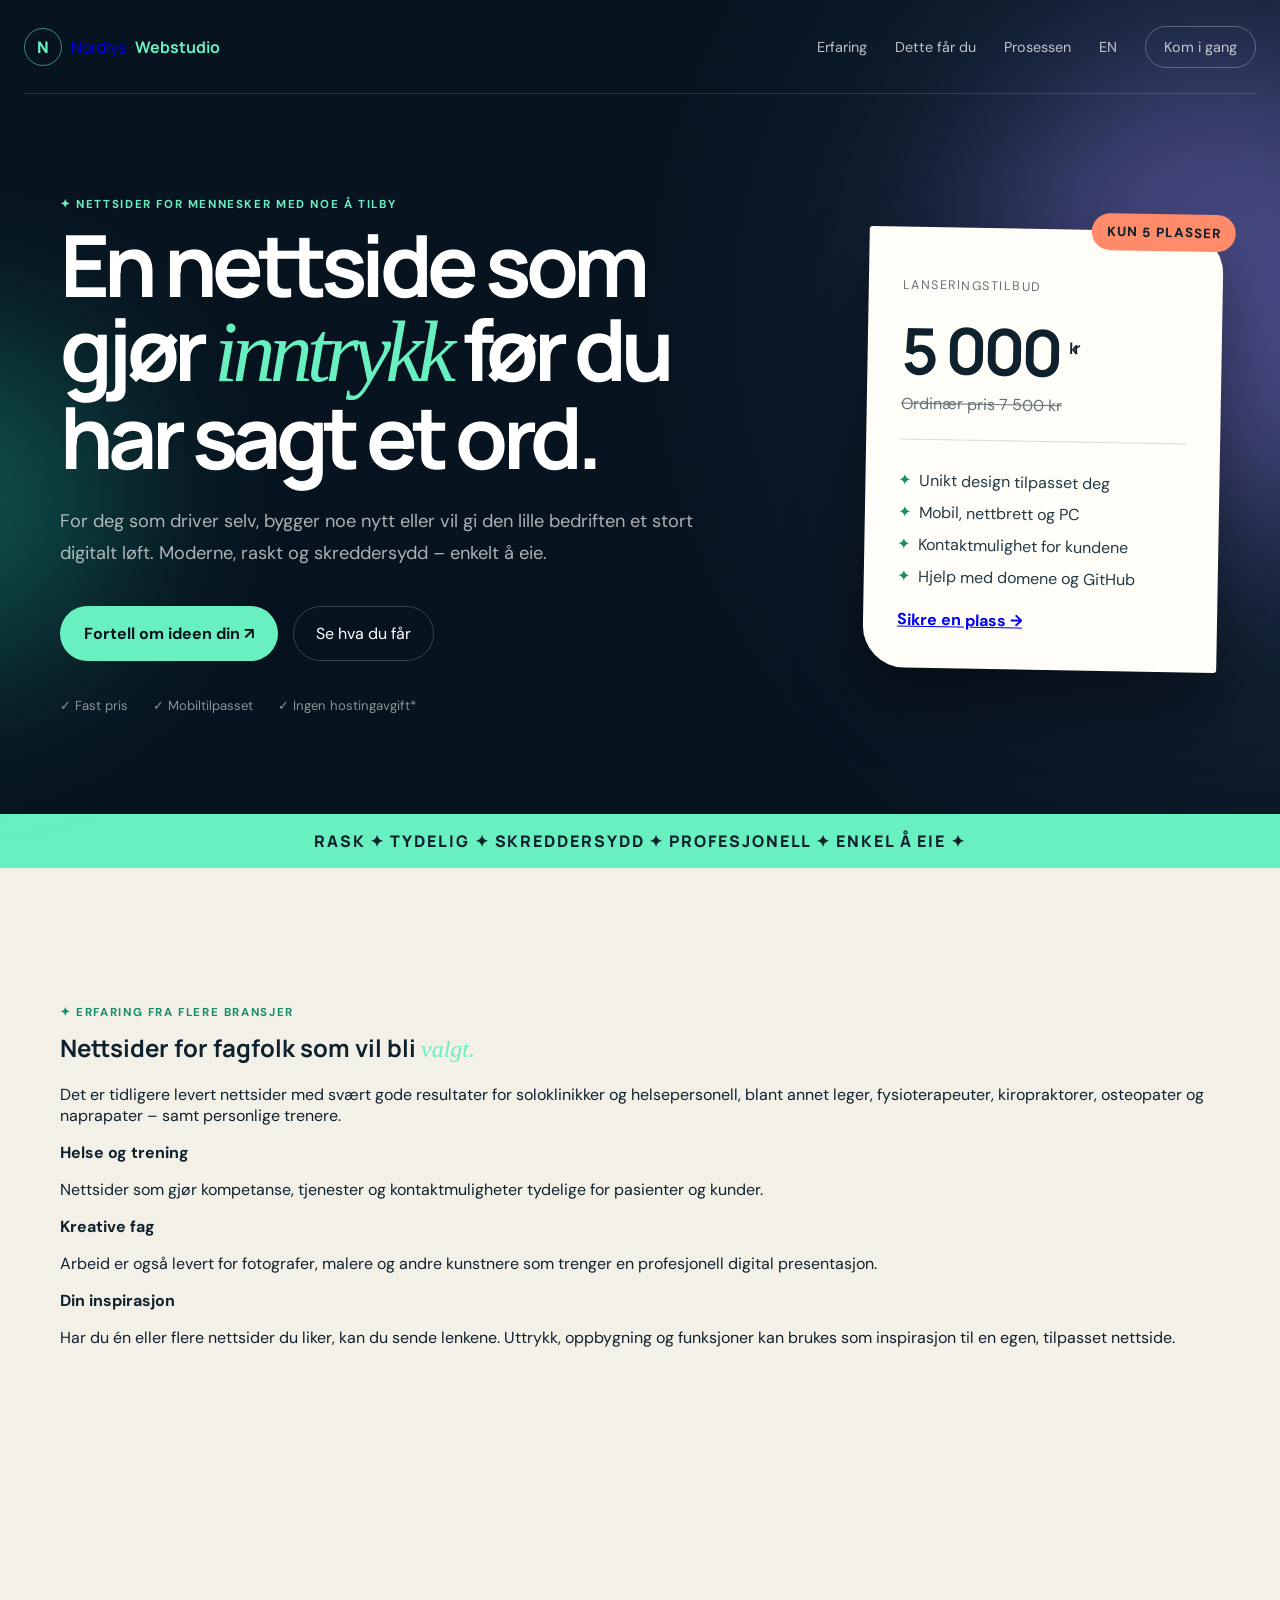
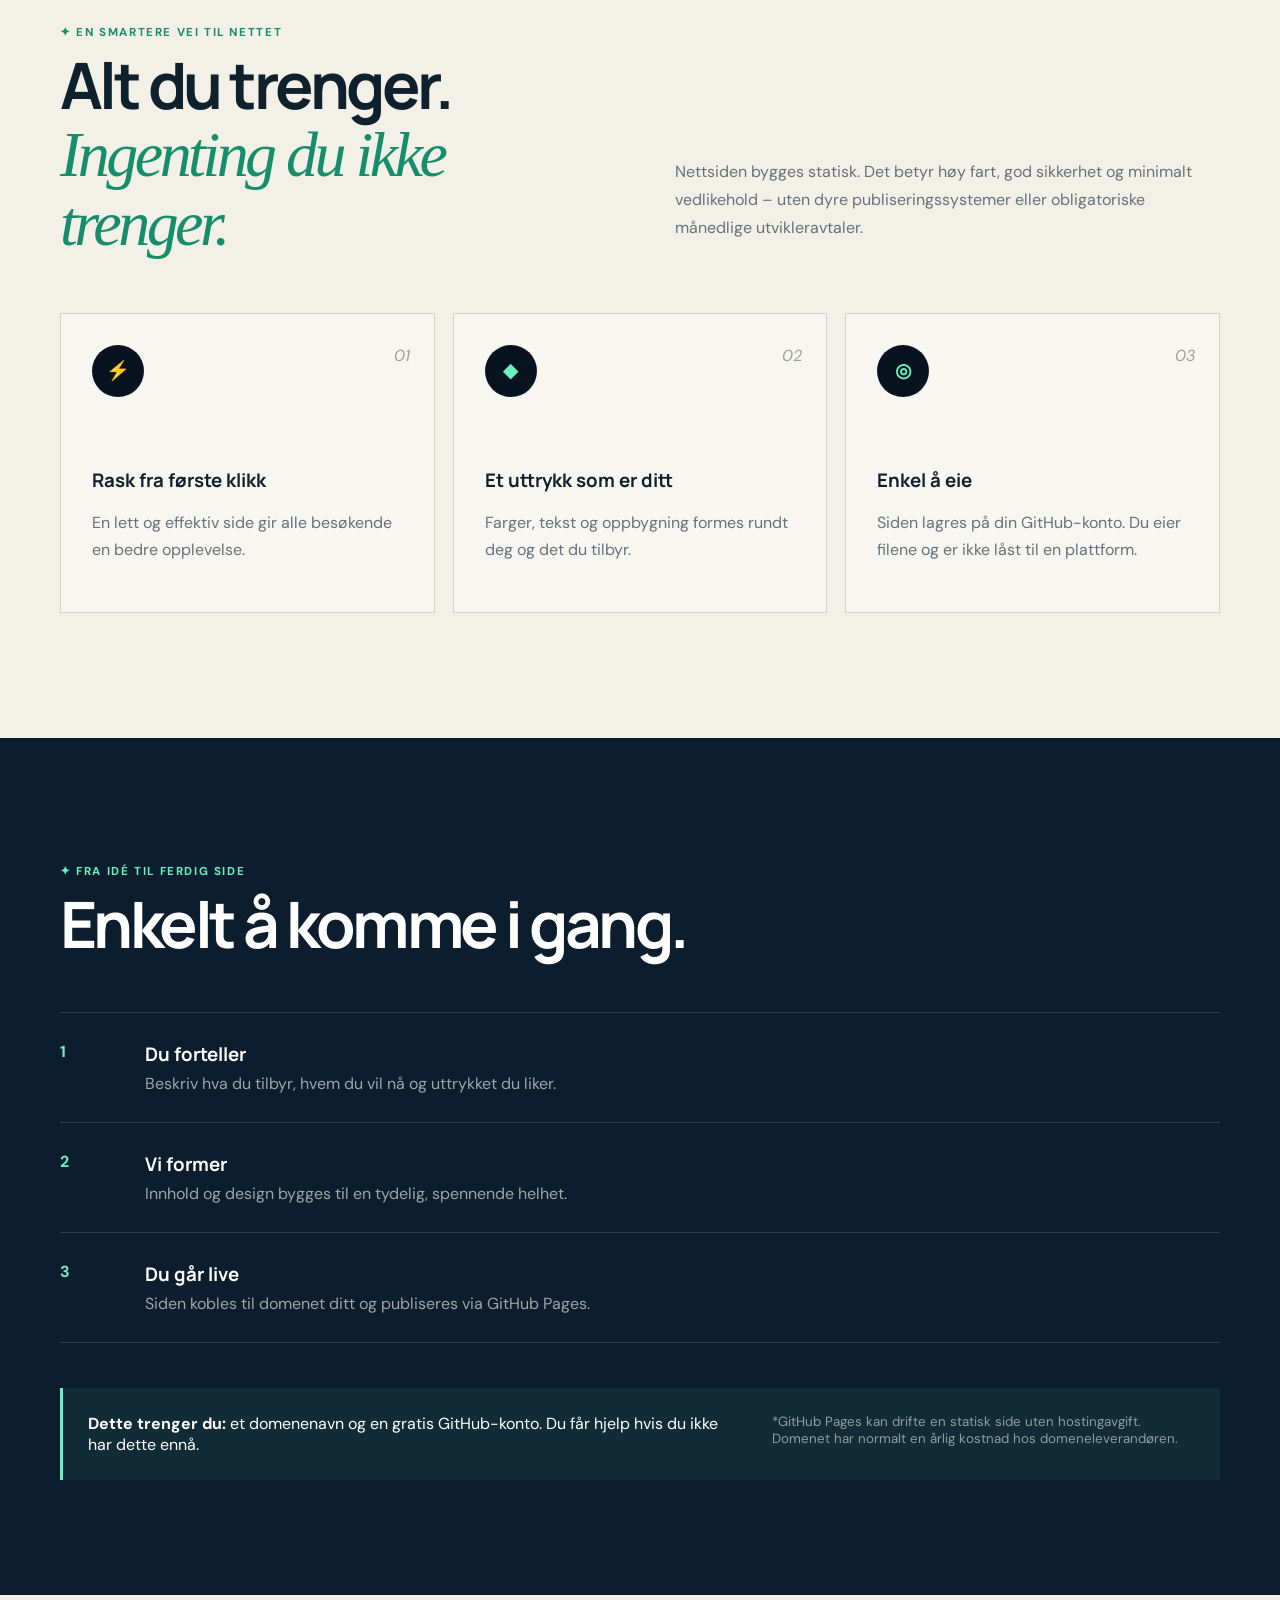
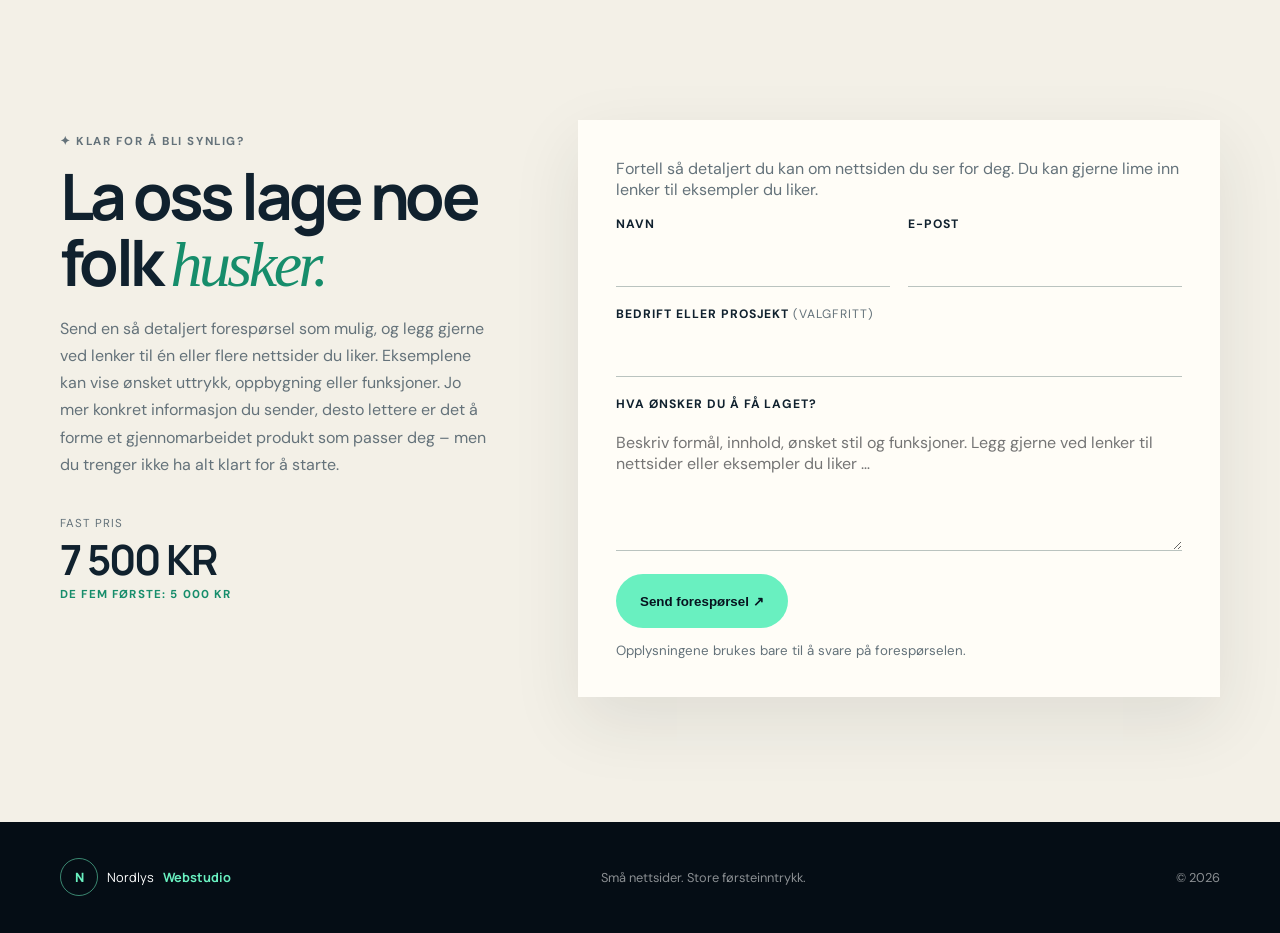
==== commit 7d0c7120: "Utvid Nordlys med erfaring og inspirasjonsveiledning" ====
--- a/index.html
+++ b/index.html
@@ -1,11 +1,12 @@
 <!doctype html><html lang="no"><head><meta charset="utf-8"><meta name="viewport" content="width=device-width,initial-scale=1"><title>Nordlys Webstudio – Nettsider som gjør inntrykk</title><meta name="description" content="Moderne statiske nettsider for enkeltpersoner og små bedrifter. Fast pris 7 500 kr. De fem første får lanseringspris 5 000 kr."><link rel="canonical" href="https://bikerentaloslo.no/nordlys-web/"><link rel="alternate" hreflang="no" href="https://bikerentaloslo.no/nordlys-web/"><link rel="alternate" hreflang="en" href="https://bikerentaloslo.no/nordlys-web/en/"><meta property="og:title" content="Nordlys Webstudio – Gjør ideen din synlig"><meta property="og:description" content="Skreddersydd nettside til fast pris. De fem første får den for 5 000 kr."><meta name="theme-color" content="#07131f"><link rel="stylesheet" href="style.css"></head>
 <body><div class="glow g1"></div><div class="glow g2"></div>
-<header><a class="logo" href="#top"><i>N</i>Nordlys <b>Webstudio</b></a><nav><a href="#leveranse">Dette får du</a><a href="#prosess">Prosessen</a><a href="en/" lang="en">EN</a><a class="pill" href="#kontakt">Kom i gang</a></nav></header>
+<header><a class="logo" href="#top"><i>N</i>Nordlys <b>Webstudio</b></a><nav><a href="#erfaring">Erfaring</a><a href="#leveranse">Dette får du</a><a href="#prosess">Prosessen</a><a href="en/" lang="en">EN</a><a class="pill" href="#kontakt">Kom i gang</a></nav></header>
 <main id="top"><section class="hero shell"><div><p class="tag">✦ Nettsider for mennesker med noe å tilby</p><h1>En nettside som gjør <em>inntrykk</em> før du har sagt et ord.</h1><p class="lead">For deg som driver selv, bygger noe nytt eller vil gi den lille bedriften et stort digitalt løft. Moderne, raskt og skreddersydd – enkelt å eie.</p><div class="actions"><a class="btn" href="#kontakt">Fortell om ideen din ↗</a><a class="ghost" href="#leveranse">Se hva du får</a></div><div class="checks"><span>✓ Fast pris</span><span>✓ Mobiltilpasset</span><span>✓ Ingen hostingavgift*</span></div></div>
 <aside><small>Kun 5 plasser</small><p>Lanseringstilbud</p><strong>5 000 <sup>kr</sup></strong><s>Ordinær pris 7 500 kr</s><hr><ul><li>Unikt design tilpasset deg</li><li>Mobil, nettbrett og PC</li><li>Kontaktmulighet for kundene</li><li>Hjelp med domene og GitHub</li></ul><a href="#kontakt">Sikre en plass →</a></aside></section>
 <div class="ribbon">RASK ✦ TYDELIG ✦ SKREDDERSYDD ✦ PROFESJONELL ✦ ENKEL Å EIE ✦</div>
+<section class="shell section experience" id="erfaring"><div class="experience-copy"><div><p class="tag dark">✦ Erfaring fra flere bransjer</p><h2>Nettsider for fagfolk som vil bli <em>valgt.</em></h2></div><p>Det er tidligere levert nettsider med svært gode resultater for soloklinikker og helsepersonell, blant annet leger, fysioterapeuter, kiropraktorer, osteopater og naprapater – samt personlige trenere.</p></div><div class="experience-grid"><article><b>Helse og trening</b><p>Nettsider som gjør kompetanse, tjenester og kontaktmuligheter tydelige for pasienter og kunder.</p></article><article><b>Kreative fag</b><p>Arbeid er også levert for fotografer, malere og andre kunstnere som trenger en profesjonell digital presentasjon.</p></article><article><b>Din inspirasjon</b><p>Har du én eller flere nettsider du liker, kan du sende lenkene. Uttrykk, oppbygning og funksjoner kan brukes som inspirasjon til en egen, tilpasset nettside.</p></article></div></section>
 <section class="shell section" id="leveranse"><div class="heading"><div><p class="tag dark">✦ En smartere vei til nettet</p><h2>Alt du trenger.<br><em>Ingenting du ikke trenger.</em></h2></div><p>Nettsiden bygges statisk. Det betyr høy fart, god sikkerhet og minimalt vedlikehold – uten dyre publiseringssystemer eller obligatoriske månedlige utvikleravtaler.</p></div><div class="cards"><article><i>01</i><b>⚡</b><h3>Rask fra første klikk</h3><p>En lett og effektiv side gir alle besøkende en bedre opplevelse.</p></article><article><i>02</i><b>◆</b><h3>Et uttrykk som er ditt</h3><p>Farger, tekst og oppbygning formes rundt deg og det du tilbyr.</p></article><article><i>03</i><b>◎</b><h3>Enkel å eie</h3><p>Siden lagres på din GitHub-konto. Du eier filene og er ikke låst til en plattform.</p></article></div></section>
 <section class="process" id="prosess"><div class="shell"><p class="tag">✦ Fra idé til ferdig side</p><h2>Enkelt å komme i gang.</h2><ol><li><b>1</b><div><h3>Du forteller</h3><p>Beskriv hva du tilbyr, hvem du vil nå og uttrykket du liker.</p></div></li><li><b>2</b><div><h3>Vi former</h3><p>Innhold og design bygges til en tydelig, spennende helhet.</p></div></li><li><b>3</b><div><h3>Du går live</h3><p>Siden kobles til domenet ditt og publiseres via GitHub Pages.</p></div></li></ol><div class="note"><p><b>Dette trenger du:</b> et domenenavn og en gratis GitHub-konto. Du får hjelp hvis du ikke har dette ennå.</p><small>*GitHub Pages kan drifte en statisk side uten hostingavgift. Domenet har normalt en årlig kostnad hos domeneleverandøren.</small></div></div></section>
-<section class="shell contact" id="kontakt"><div><p class="tag dark">✦ Klar for å bli synlig?</p><h2>La oss lage noe folk <em>husker.</em></h2><p>Beskriv gjerne ønskene dine så detaljert som mulig. Legg også gjerne ved lenker til nettsider eller andre eksempler som viser uttrykket, oppbygningen eller funksjonene du liker. Det gjør det enklere å forstå hva du ser for deg – men du trenger ikke ha alt klart for å starte.</p><div class="price">Fast pris <b>7 500 kr</b><span>De fem første: 5 000 kr</span></div></div>
+<section class="shell contact" id="kontakt"><div><p class="tag dark">✦ Klar for å bli synlig?</p><h2>La oss lage noe folk <em>husker.</em></h2><p>Send en så detaljert forespørsel som mulig, og legg gjerne ved lenker til én eller flere nettsider du liker. Eksemplene kan vise ønsket uttrykk, oppbygning eller funksjoner. Jo mer konkret informasjon du sender, desto lettere er det å forme et gjennomarbeidet produkt som passer deg – men du trenger ikke ha alt klart for å starte.</p><div class="price">Fast pris <b>7 500 kr</b><span>De fem første: 5 000 kr</span></div></div>
 <form id="contactForm"><input type="hidden" name="access_key" value="42138df7-d9bb-4392-a4db-0a508eb42677"><input type="hidden" name="subject" value="Ny henvendelse – Nordlys Webstudio"><input class="bot" type="checkbox" name="botcheck" tabindex="-1"><p id="status" data-send="Sender …" data-ok="Takk! Forespørselen er sendt. Du får svar snart." data-error="Noe gikk galt. Prøv igjen om litt.">Fortell så detaljert du kan om nettsiden du ser for deg. Du kan gjerne lime inn lenker til eksempler du liker.</p><div class="row"><label>Navn<input name="navn" autocomplete="name" required></label><label>E-post<input type="email" name="epost" autocomplete="email" required></label></div><label>Bedrift eller prosjekt <span>(valgfritt)</span><input name="bedrift"></label><label>Hva ønsker du å få laget?<textarea name="melding" rows="5" placeholder="Beskriv formål, innhold, ønsket stil og funksjoner. Legg gjerne ved lenker til nettsider eller eksempler du liker …" required></textarea></label><button class="btn" type="submit">Send forespørsel ↗</button><small>Opplysningene brukes bare til å svare på forespørselen.</small></form></section></main>
 <footer><a class="logo" href="#top"><i>N</i>Nordlys <b>Webstudio</b></a><p>Små nettsider. Store førsteinntrykk.</p><p>© <span id="year"></span></p></footer><script src="script.js"></script></body></html>
--- a/style.css
+++ b/style.css
@@ -0,0 +1,2 @@
+@import url('https://fonts.googleapis.com/css2?family=DM+Sans:wght@400;500;600;700&family=Manrope:wght@500;600;700;800&display=swap');
+:root{--n:#07131f;--n2:#0c1e2d;--p:#f3f0e7;--w:#fffdf7;--m:#69f0c0;--v:#9d84ff;--ink:#10212e;--mut:#64727a}*{box-sizing:border-box}html{scroll-behavior:smooth}body{margin:0;background:var(--p);color:var(--ink);font-family:'DM Sans',sans-serif;overflow-x:hidden}.shell{width:min(1160px,calc(100% - 48px));margin:auto}.glow{position:absolute;border-radius:50%;filter:blur(90px);opacity:.35;pointer-events:none}.g1{width:480px;height:480px;background:var(--v);right:-180px;top:50px}.g2{width:340px;height:340px;background:#20c99e;left:-220px;top:330px}header{position:absolute;z-index:3;left:50%;transform:translateX(-50%);width:min(1260px,calc(100% - 48px));height:94px;display:flex;align-items:center;justify-content:space-between;color:white;border-bottom:1px solid #ffffff22}.logo{display:flex;align-items:center;gap:9px;text-decoration:none;font-family:Manrope}.logo i{display:grid;place-items:center;width:38px;height:38px;border:1px solid #69f0c088;border-radius:50%;color:var(--m);font-style:normal;font-weight:800}.logo b{color:var(--m)}nav{display:flex;gap:28px;align-items:center}nav a{color:#ffffffbb;text-decoration:none;font-size:.9rem}.pill{border:1px solid #ffffff44;padding:11px 18px;border-radius:40px}.hero{position:relative;min-height:780px;padding:185px 0 100px;display:grid;grid-template-columns:1.35fr .65fr;gap:70px;align-items:center;color:white}.hero:before{content:'';position:absolute;z-index:-2;left:50%;top:0;width:200vw;height:100%;transform:translateX(-50%);background:radial-gradient(circle at 75% 38%,#415e8c55,transparent 32%),var(--n)}.tag{text-transform:uppercase;letter-spacing:.14em;font-size:.72rem;font-weight:700;color:var(--m)}h1,h2,h3{font-family:Manrope;margin-top:0}h1{font-size:clamp(3.3rem,6.7vw,6.2rem);line-height:.98;letter-spacing:-.065em;margin-bottom:27px}em{font-family:Georgia;font-weight:400;color:var(--m)}.lead{max-width:680px;color:#ffffffaa;line-height:1.75;font-size:1.14rem}.actions{display:flex;gap:15px;margin:36px 0}.btn{display:inline-flex;justify-content:center;align-items:center;min-height:54px;padding:0 24px;border:0;border-radius:40px;background:var(--m);color:var(--n);font-weight:700;text-decoration:none;cursor:pointer}.ghost{padding:16px 22px;border:1px solid #ffffff33;border-radius:40px;color:white;text-decoration:none}.checks{display:flex;gap:25px;color:#ffffff88;font-size:.82rem}.hero aside{position:relative;background:var(--w);color:var(--ink);padding:38px 34px;border-radius:3px 42px;box-shadow:0 30px 70px #0007;transform:rotate(1deg)}aside>small{position:absolute;right:-12px;top:-17px;background:#ff8b6a;padding:10px 15px;border-radius:30px;text-transform:uppercase;font-weight:800;letter-spacing:.08em}aside>p{color:var(--mut);text-transform:uppercase;letter-spacing:.12em;font-size:.78rem}aside strong{display:block;font:700 4rem Manrope;letter-spacing:-.06em}aside sup{font-size:1rem}aside s{color:var(--mut)}aside hr{border:0;border-top:1px solid #d6dcda;margin:25px 0}aside ul{list-style:'✦  ';padding-left:20px;line-height:2;color:#233b46}aside li::marker{color:#168d6b}aside>a{font-weight:700}.ribbon{background:var(--m);padding:16px;text-align:center;font:800 1rem Manrope;letter-spacing:.12em;white-space:nowrap}.section{padding:125px 0}.heading{display:grid;grid-template-columns:1fr 1fr;gap:70px;align-items:end;margin-bottom:55px}.dark{color:#168d6b}.heading h2,.process h2,.contact h2{font-size:clamp(2.5rem,5vw,4.5rem);line-height:1.04;letter-spacing:-.055em;margin-bottom:0}.heading em,.contact em{color:#168d6b}.heading>p{color:var(--mut);line-height:1.75}.cards{display:grid;grid-template-columns:repeat(3,1fr);gap:18px}.cards article{position:relative;padding:31px;min-height:300px;border:1px solid #d4d4cc;background:#ffffff66}.cards article>i{position:absolute;right:24px;color:#9aa29e}.cards article>b{display:grid;place-items:center;width:52px;height:52px;border-radius:50%;background:var(--n);color:var(--m);font-size:1.2rem}.cards h3{margin:70px 0 12px}.cards p{color:var(--mut);line-height:1.7}.process{background:var(--n2);color:white;padding:115px 0}.process ol{list-style:none;padding:0;margin:55px 0 0;border-top:1px solid #ffffff22}.process li{display:grid;grid-template-columns:85px 1fr;padding:28px 0;border-bottom:1px solid #ffffff22}.process li>b{color:var(--m)}.process h3{margin-bottom:6px}.process li p{margin:0;color:#ffffff99}.note{display:grid;grid-template-columns:1.2fr .8fr;gap:50px;margin-top:45px;padding:25px;background:#69f0c011;border-left:3px solid var(--m)}.note p{margin:0}.note small{color:#ffffff88}.contact{display:grid;grid-template-columns:.8fr 1.2fr;gap:90px;padding:125px 0}.contact>div>p{color:var(--mut);line-height:1.7}.price{margin-top:38px;text-transform:uppercase;color:var(--mut);font-size:.72rem;letter-spacing:.1em}.price b{display:block;color:var(--ink);font:700 2.6rem Manrope;letter-spacing:-.04em}.price span{display:block;color:#168d6b;font-weight:700}form{background:var(--w);padding:38px;box-shadow:0 25px 65px #202a2a18}form>p{color:var(--mut);margin-top:0}.row{display:grid;grid-template-columns:1fr 1fr;gap:18px}label{display:block;margin-bottom:19px;font-size:.76rem;text-transform:uppercase;letter-spacing:.08em;font-weight:700}label span{color:var(--mut);font-weight:400}input,textarea{width:100%;margin-top:7px;padding:13px 0;border:0;border-bottom:1px solid #bac3bf;background:none;font:1rem 'DM Sans';outline:0}input:focus,textarea:focus{border-color:#168d6b}textarea{resize:vertical}.bot{display:none}form>small{display:block;color:var(--mut);margin-top:14px}footer{padding:34px max(24px,calc((100% - 1160px)/2));background:#050d15;color:#ffffff88;display:flex;justify-content:space-between;align-items:center;font-size:.8rem}footer .logo{color:white}@media(max-width:850px){nav a:not(.pill){display:none}.hero{grid-template-columns:1fr}.hero aside{max-width:520px;transform:none}.heading,.contact{grid-template-columns:1fr}.cards{grid-template-columns:1fr}.note{grid-template-columns:1fr}.heading>p{margin-top:0}}@media(max-width:560px){.shell{width:calc(100% - 30px)}header{width:calc(100% - 30px);height:76px}.logo{font-size:.82rem}.pill{font-size:.75rem;padding:9px 12px}.hero{padding-top:130px;min-height:auto}.checks,.actions{flex-direction:column}.section,.contact,.process{padding:80px 0}.row{grid-template-columns:1fr}form{padding:27px 21px}.process li{grid-template-columns:45px 1fr}footer{flex-direction:column;gap:10px;text-align:center}}
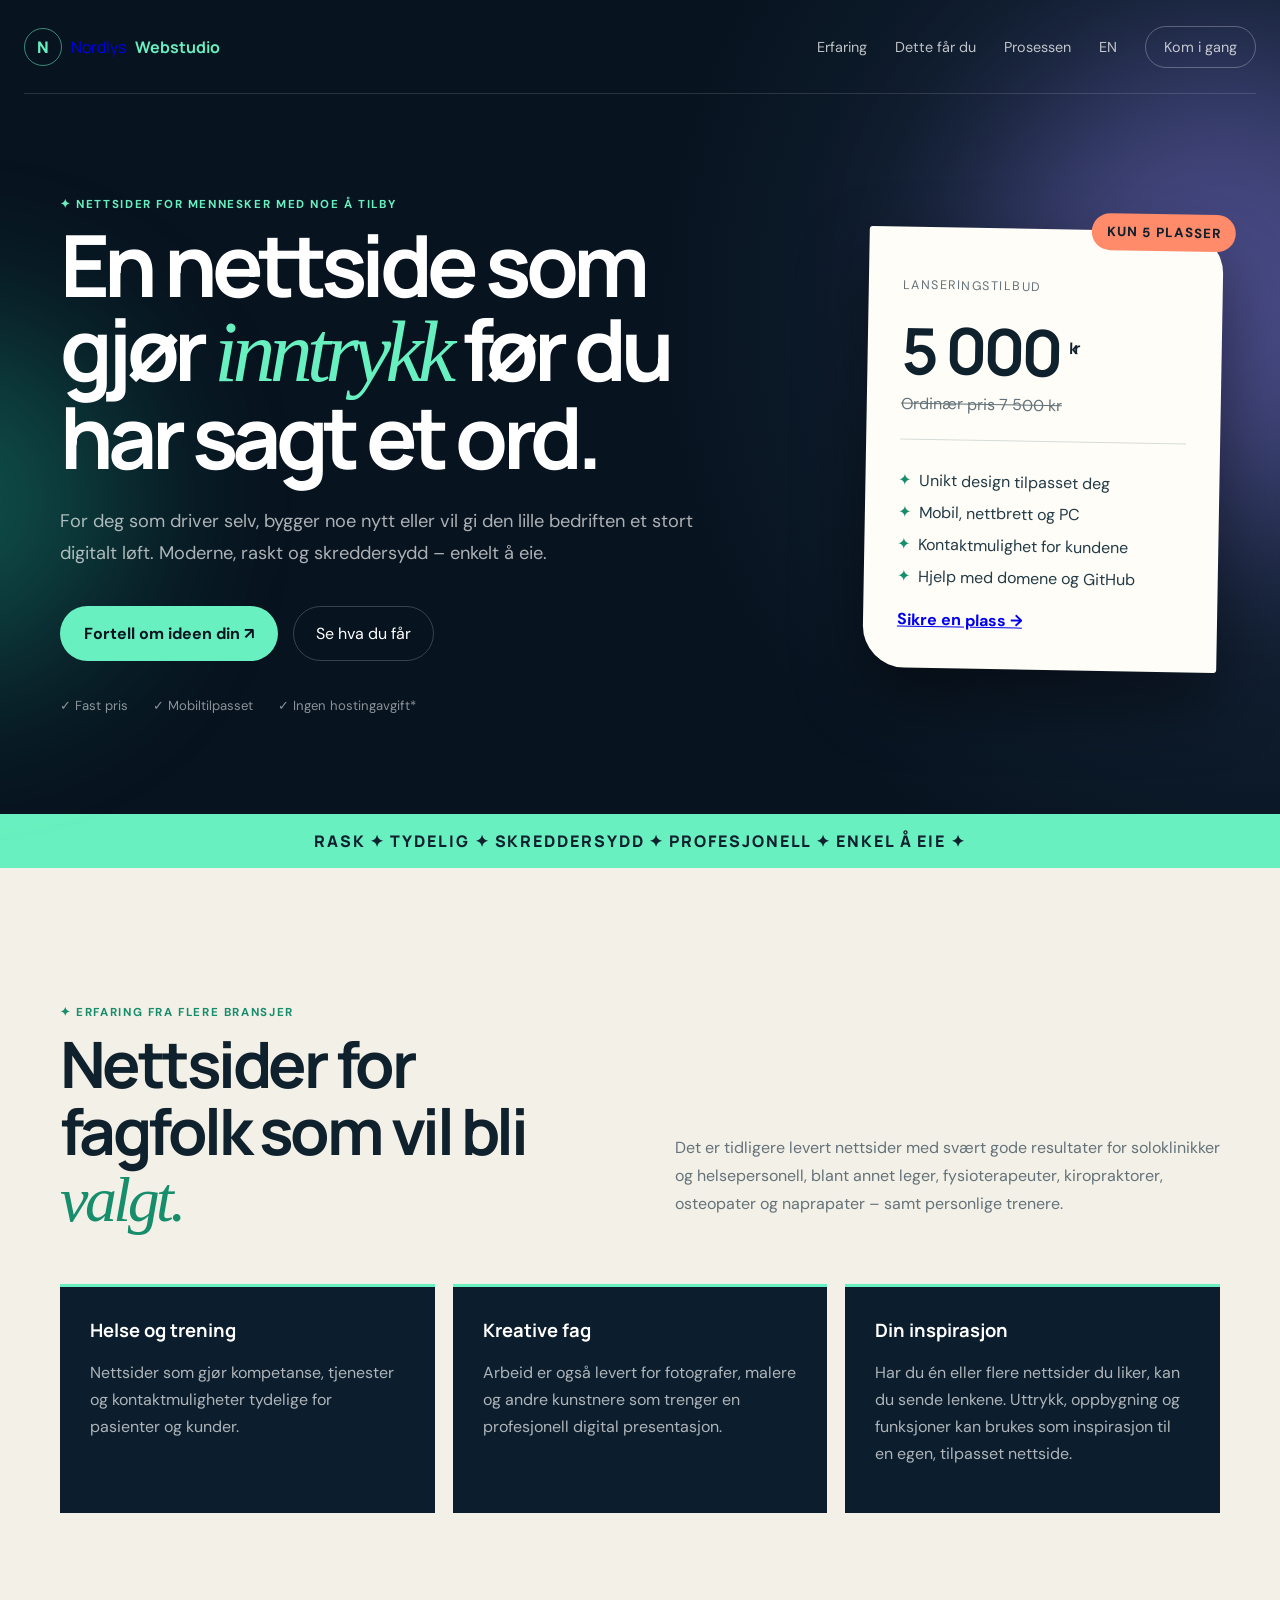
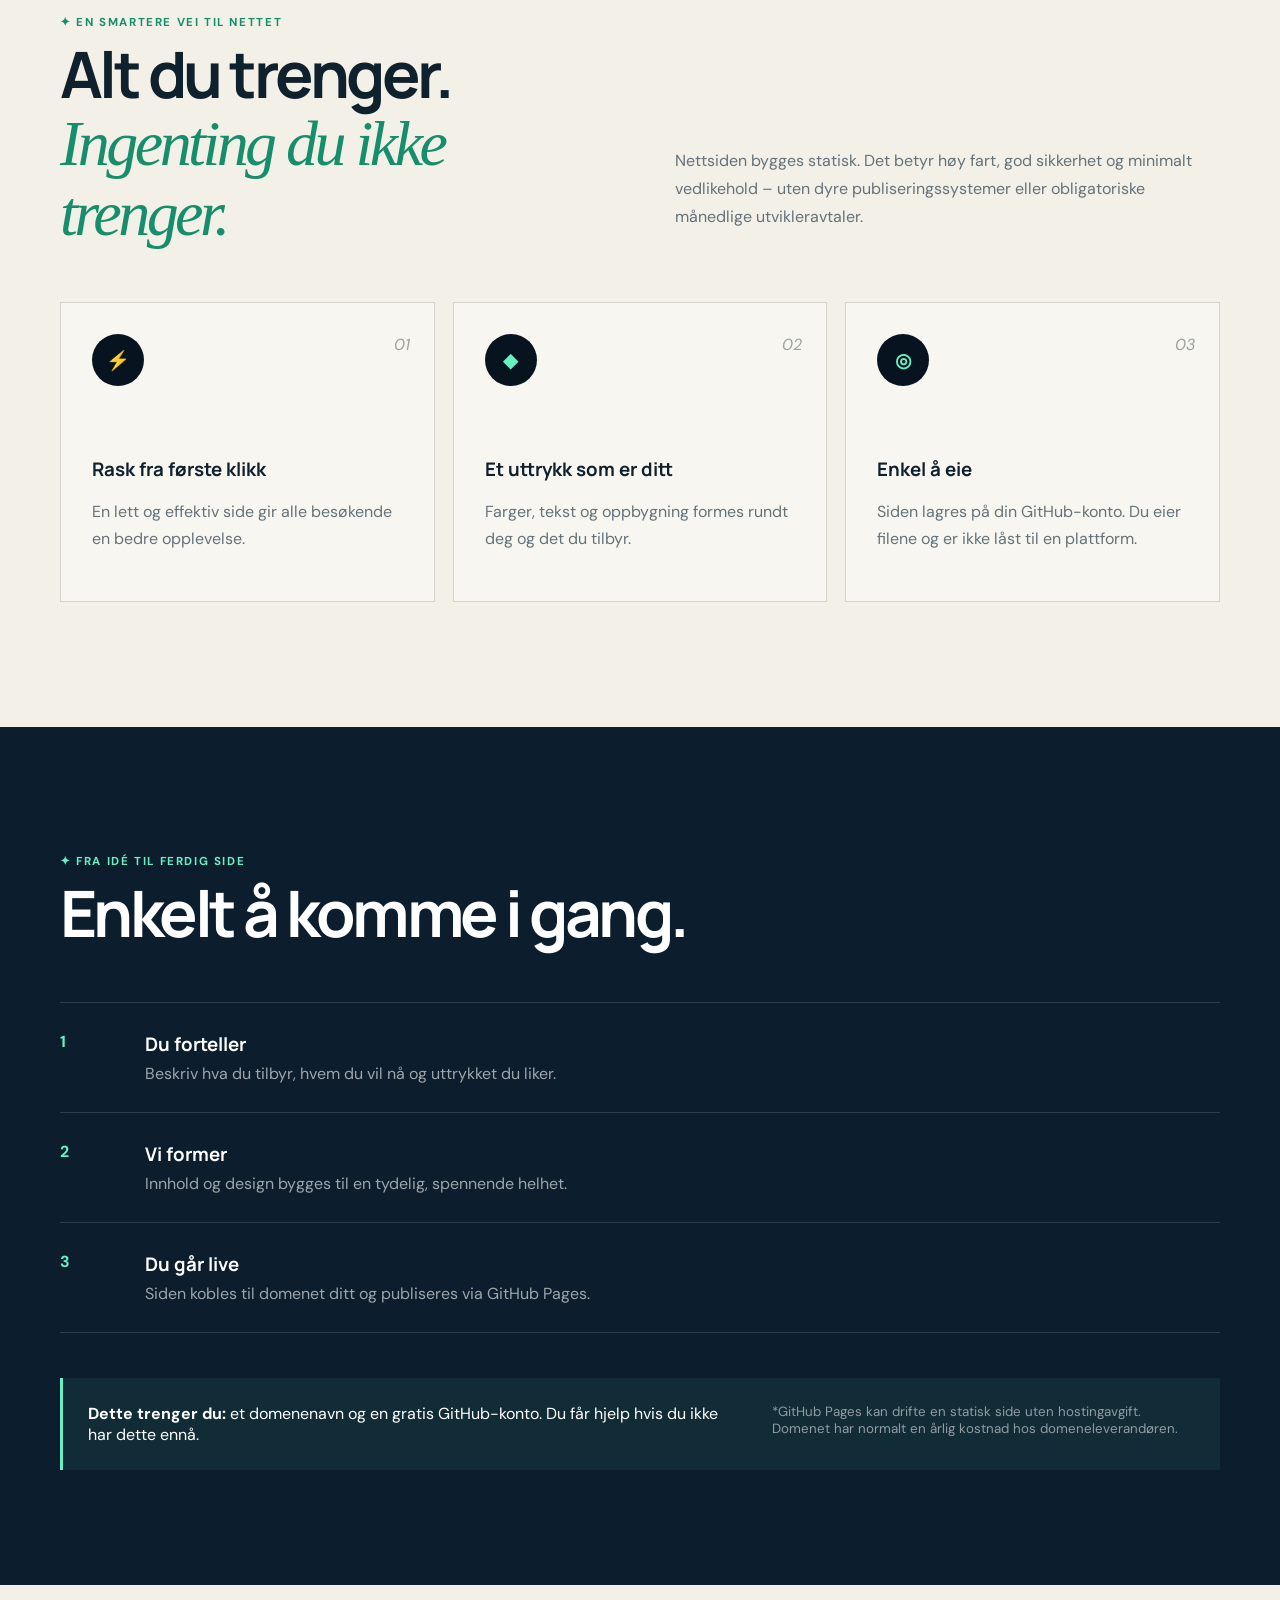
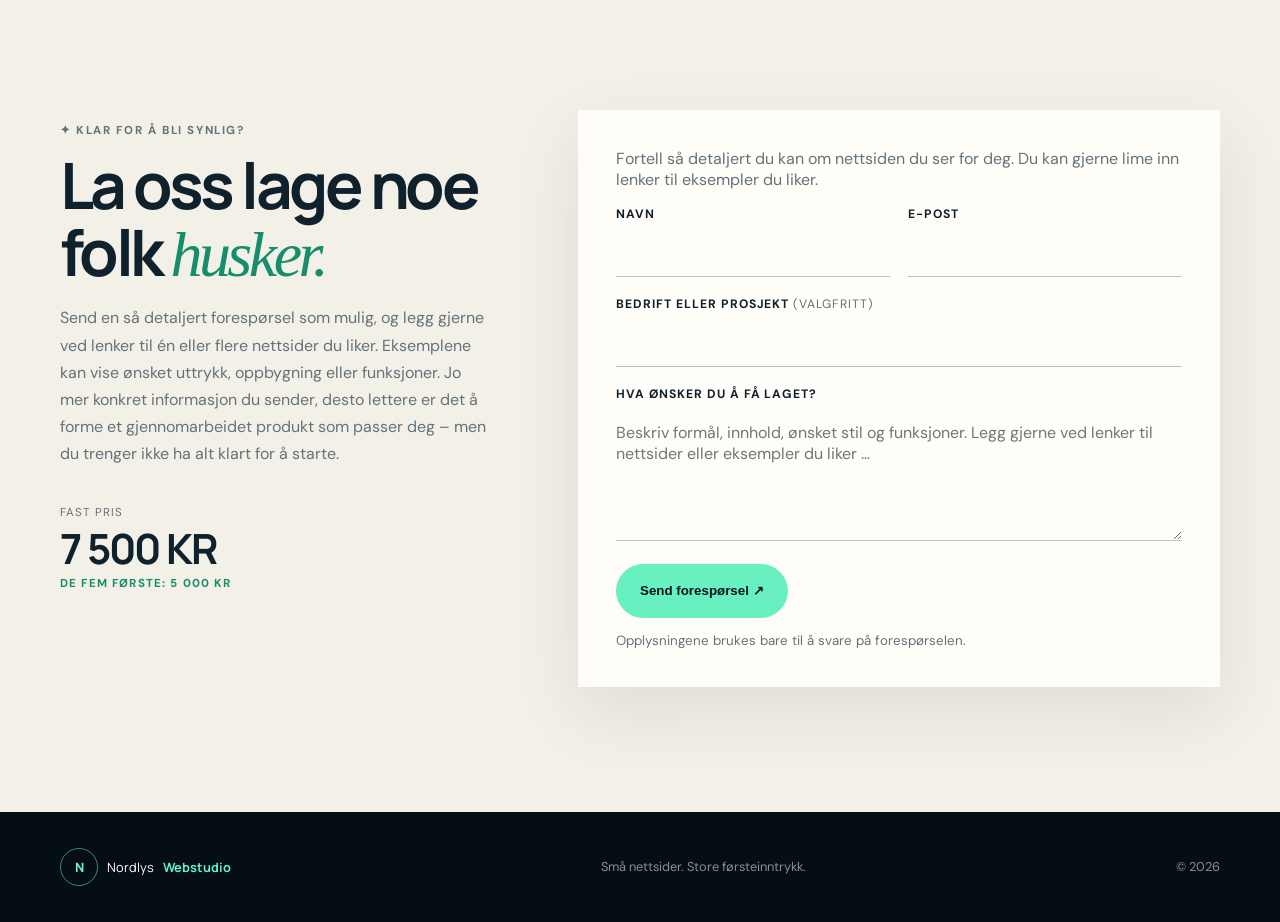
==== commit 10ad5a39: "Klargjør Nordlys Webstudio for eget domene" ====
--- a/index.html
+++ b/index.html
@@ -1,4 +1,4 @@
-<!doctype html><html lang="no"><head><meta charset="utf-8"><meta name="viewport" content="width=device-width,initial-scale=1"><title>Nordlys Webstudio – Nettsider som gjør inntrykk</title><meta name="description" content="Moderne statiske nettsider for enkeltpersoner og små bedrifter. Fast pris 7 500 kr. De fem første får lanseringspris 5 000 kr."><link rel="canonical" href="https://bikerentaloslo.no/nordlys-web/"><link rel="alternate" hreflang="no" href="https://bikerentaloslo.no/nordlys-web/"><link rel="alternate" hreflang="en" href="https://bikerentaloslo.no/nordlys-web/en/"><meta property="og:title" content="Nordlys Webstudio – Gjør ideen din synlig"><meta property="og:description" content="Skreddersydd nettside til fast pris. De fem første får den for 5 000 kr."><meta name="theme-color" content="#07131f"><link rel="stylesheet" href="style.css"></head>
+<!doctype html><html lang="no"><head><meta charset="utf-8"><meta name="viewport" content="width=device-width,initial-scale=1"><title>Nordlys Webstudio – Nettsider som gjør inntrykk</title><meta name="description" content="Moderne statiske nettsider for enkeltpersoner og små bedrifter. Fast pris 7 500 kr. De fem første får lanseringspris 5 000 kr."><link rel="canonical" href="https://nordlyswebstudio.no/"><link rel="alternate" hreflang="no" href="https://nordlyswebstudio.no/"><link rel="alternate" hreflang="en" href="https://nordlyswebstudio.no/en/"><meta property="og:title" content="Nordlys Webstudio – Gjør ideen din synlig"><meta property="og:description" content="Skreddersydd nettside til fast pris. De fem første får den for 5 000 kr."><meta property="og:url" content="https://nordlyswebstudio.no/"><meta name="theme-color" content="#07131f"><link rel="stylesheet" href="style.css"></head>
 <body><div class="glow g1"></div><div class="glow g2"></div>
 <header><a class="logo" href="#top"><i>N</i>Nordlys <b>Webstudio</b></a><nav><a href="#erfaring">Erfaring</a><a href="#leveranse">Dette får du</a><a href="#prosess">Prosessen</a><a href="en/" lang="en">EN</a><a class="pill" href="#kontakt">Kom i gang</a></nav></header>
 <main id="top"><section class="hero shell"><div><p class="tag">✦ Nettsider for mennesker med noe å tilby</p><h1>En nettside som gjør <em>inntrykk</em> før du har sagt et ord.</h1><p class="lead">For deg som driver selv, bygger noe nytt eller vil gi den lille bedriften et stort digitalt løft. Moderne, raskt og skreddersydd – enkelt å eie.</p><div class="actions"><a class="btn" href="#kontakt">Fortell om ideen din ↗</a><a class="ghost" href="#leveranse">Se hva du får</a></div><div class="checks"><span>✓ Fast pris</span><span>✓ Mobiltilpasset</span><span>✓ Ingen hostingavgift*</span></div></div>
--- a/style.css
+++ b/style.css
@@ -1,2 +1,2 @@
 @import url('https://fonts.googleapis.com/css2?family=DM+Sans:wght@400;500;600;700&family=Manrope:wght@500;600;700;800&display=swap');
-:root{--n:#07131f;--n2:#0c1e2d;--p:#f3f0e7;--w:#fffdf7;--m:#69f0c0;--v:#9d84ff;--ink:#10212e;--mut:#64727a}*{box-sizing:border-box}html{scroll-behavior:smooth}body{margin:0;background:var(--p);color:var(--ink);font-family:'DM Sans',sans-serif;overflow-x:hidden}.shell{width:min(1160px,calc(100% - 48px));margin:auto}.glow{position:absolute;border-radius:50%;filter:blur(90px);opacity:.35;pointer-events:none}.g1{width:480px;height:480px;background:var(--v);right:-180px;top:50px}.g2{width:340px;height:340px;background:#20c99e;left:-220px;top:330px}header{position:absolute;z-index:3;left:50%;transform:translateX(-50%);width:min(1260px,calc(100% - 48px));height:94px;display:flex;align-items:center;justify-content:space-between;color:white;border-bottom:1px solid #ffffff22}.logo{display:flex;align-items:center;gap:9px;text-decoration:none;font-family:Manrope}.logo i{display:grid;place-items:center;width:38px;height:38px;border:1px solid #69f0c088;border-radius:50%;color:var(--m);font-style:normal;font-weight:800}.logo b{color:var(--m)}nav{display:flex;gap:28px;align-items:center}nav a{color:#ffffffbb;text-decoration:none;font-size:.9rem}.pill{border:1px solid #ffffff44;padding:11px 18px;border-radius:40px}.hero{position:relative;min-height:780px;padding:185px 0 100px;display:grid;grid-template-columns:1.35fr .65fr;gap:70px;align-items:center;color:white}.hero:before{content:'';position:absolute;z-index:-2;left:50%;top:0;width:200vw;height:100%;transform:translateX(-50%);background:radial-gradient(circle at 75% 38%,#415e8c55,transparent 32%),var(--n)}.tag{text-transform:uppercase;letter-spacing:.14em;font-size:.72rem;font-weight:700;color:var(--m)}h1,h2,h3{font-family:Manrope;margin-top:0}h1{font-size:clamp(3.3rem,6.7vw,6.2rem);line-height:.98;letter-spacing:-.065em;margin-bottom:27px}em{font-family:Georgia;font-weight:400;color:var(--m)}.lead{max-width:680px;color:#ffffffaa;line-height:1.75;font-size:1.14rem}.actions{display:flex;gap:15px;margin:36px 0}.btn{display:inline-flex;justify-content:center;align-items:center;min-height:54px;padding:0 24px;border:0;border-radius:40px;background:var(--m);color:var(--n);font-weight:700;text-decoration:none;cursor:pointer}.ghost{padding:16px 22px;border:1px solid #ffffff33;border-radius:40px;color:white;text-decoration:none}.checks{display:flex;gap:25px;color:#ffffff88;font-size:.82rem}.hero aside{position:relative;background:var(--w);color:var(--ink);padding:38px 34px;border-radius:3px 42px;box-shadow:0 30px 70px #0007;transform:rotate(1deg)}aside>small{position:absolute;right:-12px;top:-17px;background:#ff8b6a;padding:10px 15px;border-radius:30px;text-transform:uppercase;font-weight:800;letter-spacing:.08em}aside>p{color:var(--mut);text-transform:uppercase;letter-spacing:.12em;font-size:.78rem}aside strong{display:block;font:700 4rem Manrope;letter-spacing:-.06em}aside sup{font-size:1rem}aside s{color:var(--mut)}aside hr{border:0;border-top:1px solid #d6dcda;margin:25px 0}aside ul{list-style:'✦  ';padding-left:20px;line-height:2;color:#233b46}aside li::marker{color:#168d6b}aside>a{font-weight:700}.ribbon{background:var(--m);padding:16px;text-align:center;font:800 1rem Manrope;letter-spacing:.12em;white-space:nowrap}.section{padding:125px 0}.heading{display:grid;grid-template-columns:1fr 1fr;gap:70px;align-items:end;margin-bottom:55px}.dark{color:#168d6b}.heading h2,.process h2,.contact h2{font-size:clamp(2.5rem,5vw,4.5rem);line-height:1.04;letter-spacing:-.055em;margin-bottom:0}.heading em,.contact em{color:#168d6b}.heading>p{color:var(--mut);line-height:1.75}.cards{display:grid;grid-template-columns:repeat(3,1fr);gap:18px}.cards article{position:relative;padding:31px;min-height:300px;border:1px solid #d4d4cc;background:#ffffff66}.cards article>i{position:absolute;right:24px;color:#9aa29e}.cards article>b{display:grid;place-items:center;width:52px;height:52px;border-radius:50%;background:var(--n);color:var(--m);font-size:1.2rem}.cards h3{margin:70px 0 12px}.cards p{color:var(--mut);line-height:1.7}.process{background:var(--n2);color:white;padding:115px 0}.process ol{list-style:none;padding:0;margin:55px 0 0;border-top:1px solid #ffffff22}.process li{display:grid;grid-template-columns:85px 1fr;padding:28px 0;border-bottom:1px solid #ffffff22}.process li>b{color:var(--m)}.process h3{margin-bottom:6px}.process li p{margin:0;color:#ffffff99}.note{display:grid;grid-template-columns:1.2fr .8fr;gap:50px;margin-top:45px;padding:25px;background:#69f0c011;border-left:3px solid var(--m)}.note p{margin:0}.note small{color:#ffffff88}.contact{display:grid;grid-template-columns:.8fr 1.2fr;gap:90px;padding:125px 0}.contact>div>p{color:var(--mut);line-height:1.7}.price{margin-top:38px;text-transform:uppercase;color:var(--mut);font-size:.72rem;letter-spacing:.1em}.price b{display:block;color:var(--ink);font:700 2.6rem Manrope;letter-spacing:-.04em}.price span{display:block;color:#168d6b;font-weight:700}form{background:var(--w);padding:38px;box-shadow:0 25px 65px #202a2a18}form>p{color:var(--mut);margin-top:0}.row{display:grid;grid-template-columns:1fr 1fr;gap:18px}label{display:block;margin-bottom:19px;font-size:.76rem;text-transform:uppercase;letter-spacing:.08em;font-weight:700}label span{color:var(--mut);font-weight:400}input,textarea{width:100%;margin-top:7px;padding:13px 0;border:0;border-bottom:1px solid #bac3bf;background:none;font:1rem 'DM Sans';outline:0}input:focus,textarea:focus{border-color:#168d6b}textarea{resize:vertical}.bot{display:none}form>small{display:block;color:var(--mut);margin-top:14px}footer{padding:34px max(24px,calc((100% - 1160px)/2));background:#050d15;color:#ffffff88;display:flex;justify-content:space-between;align-items:center;font-size:.8rem}footer .logo{color:white}@media(max-width:850px){nav a:not(.pill){display:none}.hero{grid-template-columns:1fr}.hero aside{max-width:520px;transform:none}.heading,.contact{grid-template-columns:1fr}.cards{grid-template-columns:1fr}.note{grid-template-columns:1fr}.heading>p{margin-top:0}}@media(max-width:560px){.shell{width:calc(100% - 30px)}header{width:calc(100% - 30px);height:76px}.logo{font-size:.82rem}.pill{font-size:.75rem;padding:9px 12px}.hero{padding-top:130px;min-height:auto}.checks,.actions{flex-direction:column}.section,.contact,.process{padding:80px 0}.row{grid-template-columns:1fr}form{padding:27px 21px}.process li{grid-template-columns:45px 1fr}footer{flex-direction:column;gap:10px;text-align:center}}
+:root{--n:#07131f;--n2:#0c1e2d;--p:#f3f0e7;--w:#fffdf7;--m:#69f0c0;--v:#9d84ff;--ink:#10212e;--mut:#64727a}*{box-sizing:border-box}html{scroll-behavior:smooth}body{margin:0;background:var(--p);color:var(--ink);font-family:'DM Sans',sans-serif;overflow-x:hidden}.shell{width:min(1160px,calc(100% - 48px));margin:auto}.glow{position:absolute;border-radius:50%;filter:blur(90px);opacity:.35;pointer-events:none}.g1{width:480px;height:480px;background:var(--v);right:-180px;top:50px}.g2{width:340px;height:340px;background:#20c99e;left:-220px;top:330px}header{position:absolute;z-index:3;left:50%;transform:translateX(-50%);width:min(1260px,calc(100% - 48px));height:94px;display:flex;align-items:center;justify-content:space-between;color:white;border-bottom:1px solid #ffffff22}.logo{display:flex;align-items:center;gap:9px;text-decoration:none;font-family:Manrope}.logo i{display:grid;place-items:center;width:38px;height:38px;border:1px solid #69f0c088;border-radius:50%;color:var(--m);font-style:normal;font-weight:800}.logo b{color:var(--m)}nav{display:flex;gap:28px;align-items:center}nav a{color:#ffffffbb;text-decoration:none;font-size:.9rem}.pill{border:1px solid #ffffff44;padding:11px 18px;border-radius:40px}.hero{position:relative;min-height:780px;padding:185px 0 100px;display:grid;grid-template-columns:1.35fr .65fr;gap:70px;align-items:center;color:white}.hero:before{content:'';position:absolute;z-index:-2;left:50%;top:0;width:200vw;height:100%;transform:translateX(-50%);background:radial-gradient(circle at 75% 38%,#415e8c55,transparent 32%),var(--n)}.tag{text-transform:uppercase;letter-spacing:.14em;font-size:.72rem;font-weight:700;color:var(--m)}h1,h2,h3{font-family:Manrope;margin-top:0}h1{font-size:clamp(3.3rem,6.7vw,6.2rem);line-height:.98;letter-spacing:-.065em;margin-bottom:27px}em{font-family:Georgia;font-weight:400;color:var(--m)}.lead{max-width:680px;color:#ffffffaa;line-height:1.75;font-size:1.14rem}.actions{display:flex;gap:15px;margin:36px 0}.btn{display:inline-flex;justify-content:center;align-items:center;min-height:54px;padding:0 24px;border:0;border-radius:40px;background:var(--m);color:var(--n);font-weight:700;text-decoration:none;cursor:pointer}.ghost{padding:16px 22px;border:1px solid #ffffff33;border-radius:40px;color:white;text-decoration:none}.checks{display:flex;gap:25px;color:#ffffff88;font-size:.82rem}.hero aside{position:relative;background:var(--w);color:var(--ink);padding:38px 34px;border-radius:3px 42px;box-shadow:0 30px 70px #0007;transform:rotate(1deg)}aside>small{position:absolute;right:-12px;top:-17px;background:#ff8b6a;padding:10px 15px;border-radius:30px;text-transform:uppercase;font-weight:800;letter-spacing:.08em}aside>p{color:var(--mut);text-transform:uppercase;letter-spacing:.12em;font-size:.78rem}aside strong{display:block;font:700 4rem Manrope;letter-spacing:-.06em}aside sup{font-size:1rem}aside s{color:var(--mut)}aside hr{border:0;border-top:1px solid #d6dcda;margin:25px 0}aside ul{list-style:'✦  ';padding-left:20px;line-height:2;color:#233b46}aside li::marker{color:#168d6b}aside>a{font-weight:700}.ribbon{background:var(--m);padding:16px;text-align:center;font:800 1rem Manrope;letter-spacing:.12em;white-space:nowrap}.section{padding:125px 0}.experience{padding-bottom:0}.experience-copy{display:grid;grid-template-columns:1fr 1fr;gap:70px;align-items:end}.experience-copy h2{font-size:clamp(2.5rem,5vw,4.5rem);line-height:1.04;letter-spacing:-.055em;margin-bottom:0}.experience-copy em{color:#168d6b}.experience-copy>p{color:var(--mut);line-height:1.75}.experience-grid{display:grid;grid-template-columns:repeat(3,1fr);gap:18px;margin-top:50px}.experience-grid article{padding:30px;background:var(--n2);color:white;border-top:3px solid var(--m);min-height:210px}.experience-grid b{font:700 1.15rem Manrope}.experience-grid p{color:#ffffffaa;line-height:1.7}.experience+.section{padding-top:90px}.heading{display:grid;grid-template-columns:1fr 1fr;gap:70px;align-items:end;margin-bottom:55px}.dark{color:#168d6b}.heading h2,.process h2,.contact h2{font-size:clamp(2.5rem,5vw,4.5rem);line-height:1.04;letter-spacing:-.055em;margin-bottom:0}.heading em,.contact em{color:#168d6b}.heading>p{color:var(--mut);line-height:1.75}.cards{display:grid;grid-template-columns:repeat(3,1fr);gap:18px}.cards article{position:relative;padding:31px;min-height:300px;border:1px solid #d4d4cc;background:#ffffff66}.cards article>i{position:absolute;right:24px;color:#9aa29e}.cards article>b{display:grid;place-items:center;width:52px;height:52px;border-radius:50%;background:var(--n);color:var(--m);font-size:1.2rem}.cards h3{margin:70px 0 12px}.cards p{color:var(--mut);line-height:1.7}.process{background:var(--n2);color:white;padding:115px 0}.process ol{list-style:none;padding:0;margin:55px 0 0;border-top:1px solid #ffffff22}.process li{display:grid;grid-template-columns:85px 1fr;padding:28px 0;border-bottom:1px solid #ffffff22}.process li>b{color:var(--m)}.process h3{margin-bottom:6px}.process li p{margin:0;color:#ffffff99}.note{display:grid;grid-template-columns:1.2fr .8fr;gap:50px;margin-top:45px;padding:25px;background:#69f0c011;border-left:3px solid var(--m)}.note p{margin:0}.note small{color:#ffffff88}.contact{display:grid;grid-template-columns:.8fr 1.2fr;gap:90px;padding:125px 0}.contact>div>p{color:var(--mut);line-height:1.7}.price{margin-top:38px;text-transform:uppercase;color:var(--mut);font-size:.72rem;letter-spacing:.1em}.price b{display:block;color:var(--ink);font:700 2.6rem Manrope;letter-spacing:-.04em}.price span{display:block;color:#168d6b;font-weight:700}form{background:var(--w);padding:38px;box-shadow:0 25px 65px #202a2a18}form>p{color:var(--mut);margin-top:0}.row{display:grid;grid-template-columns:1fr 1fr;gap:18px}label{display:block;margin-bottom:19px;font-size:.76rem;text-transform:uppercase;letter-spacing:.08em;font-weight:700}label span{color:var(--mut);font-weight:400}input,textarea{width:100%;margin-top:7px;padding:13px 0;border:0;border-bottom:1px solid #bac3bf;background:none;font:1rem 'DM Sans';outline:0}input:focus,textarea:focus{border-color:#168d6b}textarea{resize:vertical}.bot{display:none}form>small{display:block;color:var(--mut);margin-top:14px}footer{padding:34px max(24px,calc((100% - 1160px)/2));background:#050d15;color:#ffffff88;display:flex;justify-content:space-between;align-items:center;font-size:.8rem}footer .logo{color:white}@media(max-width:850px){nav a:not(.pill){display:none}.hero{grid-template-columns:1fr}.experience-copy{grid-template-columns:1fr;gap:22px}.experience-grid{grid-template-columns:1fr}.hero aside{max-width:520px;transform:none}.heading,.contact{grid-template-columns:1fr}.cards{grid-template-columns:1fr}.note{grid-template-columns:1fr}.heading>p{margin-top:0}}@media(max-width:560px){.shell{width:calc(100% - 30px)}header{width:calc(100% - 30px);height:76px}.logo{font-size:.82rem}.pill{font-size:.75rem;padding:9px 12px}.hero{padding-top:130px;min-height:auto}.checks,.actions{flex-direction:column}.section,.contact,.process{padding:80px 0}.row{grid-template-columns:1fr}form{padding:27px 21px}.process li{grid-template-columns:45px 1fr}footer{flex-direction:column;gap:10px;text-align:center}}
